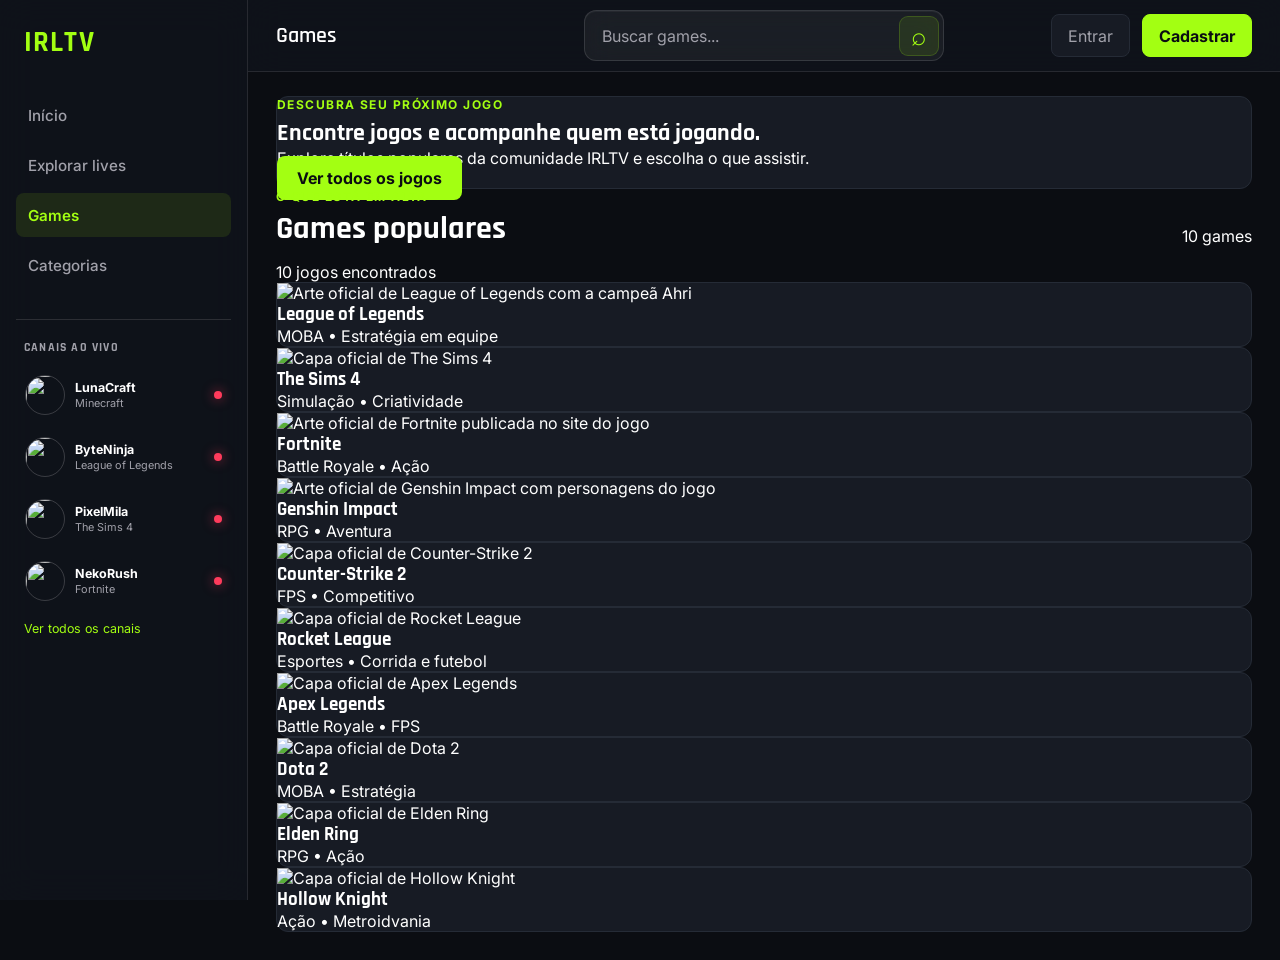
==== jogos.html @ 07d0eba3 "Revamp jogos.html with new layout and styles Updated the HTML structure and styles for the games pag" ====
<!DOCTYPE html>
<html lang="pt-BR">
<head>
  <meta charset="UTF-8">
  <meta name="viewport" content="width=device-width, initial-scale=1.0">
  <meta name="description" content="Explore games populares e descubra transmissões na IRLTV.">
  <title>IRLTV | Games</title>
  <link rel="stylesheet" href="css/global.css">
  <link rel="stylesheet" href="css/menu.css">
  <link rel="stylesheet" href="css/home.css">
  <link rel="stylesheet" href="css/jogos.css">
</head>
<body>
  <aside class="sidebar" id="main-sidebar" aria-label="Menu principal">
    <a class="sidebar__brand" href="index.html#inicio" aria-label="IRLTV - página inicial">IRLTV</a>
    <button class="sidebar__close" type="button" aria-label="Fechar menu">×</button>

    <nav class="sidebar__nav" aria-label="Navegação principal">
      <a class="sidebar__link" href="index.html#inicio">Início</a>
      <a class="sidebar__link" href="index.html#lista-lives">Explorar lives</a>
      <a class="sidebar__link is-active" href="#jogos" aria-current="page">Games</a>
      <a class="sidebar__link" href="index.html#categorias">Categorias</a>
    </nav>

    <section class="sidebar__live" aria-labelledby="sidebar-live-title">
      <h2 class="sidebar__live-title" id="sidebar-live-title">Canais ao vivo</h2>
      <ul class="sidebar__live-list">
        <li>
          <a class="sidebar__channel-link" href="index.html#canais" data-channel-name="LunaCraft">
            <img src="https://i.pravatar.cc/160?img=12" alt="" width="40" height="40" loading="lazy">
            <span class="sidebar__channel-copy"><strong>LunaCraft</strong><small>Minecraft</small></span>
            <span class="sidebar__live-dot" aria-label="Ao vivo"></span>
          </a>
        </li>
        <li>
          <a class="sidebar__channel-link" href="index.html#canais" data-channel-name="ByteNinja">
            <img src="https://i.pravatar.cc/160?img=32" alt="" width="40" height="40" loading="lazy">
            <span class="sidebar__channel-copy"><strong>ByteNinja</strong><small>League of Legends</small></span>
            <span class="sidebar__live-dot" aria-label="Ao vivo"></span>
          </a>
        </li>
        <li>
          <a class="sidebar__channel-link" href="index.html#canais" data-channel-name="PixelMila">
            <img src="https://i.pravatar.cc/160?img=47" alt="" width="40" height="40" loading="lazy">
            <span class="sidebar__channel-copy"><strong>PixelMila</strong><small>The Sims 4</small></span>
            <span class="sidebar__live-dot" aria-label="Ao vivo"></span>
          </a>
        </li>
        <li>
          <a class="sidebar__channel-link" href="index.html#canais" data-channel-name="NekoRush">
            <img src="https://i.pravatar.cc/160?img=5" alt="" width="40" height="40" loading="lazy">
            <span class="sidebar__channel-copy"><strong>NekoRush</strong><small>Fortnite</small></span>
            <span class="sidebar__live-dot" aria-label="Ao vivo"></span>
          </a>
        </li>
      </ul>
      <a class="sidebar__all-channels" href="index.html#canais">Ver todos os canais</a>
    </section>
    <div class="sidebar__account-actions">
      <a class="topbar__action sidebar__account-link" href="index.html#entrar">Entrar</a>
      <a class="btn-primary sidebar__account-link sidebar__account-link--signup" href="index.html#cadastro">Cadastrar</a>
    </div>
  </aside>

  <header class="topbar">
    <button
      class="menu-toggle"
      type="button"
      aria-label="Abrir menu"
      aria-controls="main-sidebar"
      aria-expanded="false"
    >
      <span aria-hidden="true"></span>
      <span aria-hidden="true"></span>
      <span aria-hidden="true"></span>
    </button>
    <h1 class="topbar__title">Games</h1>
    <form class="channel-search" role="search">
      <label class="visually-hidden" for="game-search">Buscar games por nome ou gênero</label>
      <input
        class="channel-search__input"
        id="game-search"
        name="game"
        type="search"
        placeholder="Buscar games..."
        autocomplete="off"
        aria-controls="games-grid"
      >
      <button class="channel-search__button" type="submit" aria-label="Buscar games">
        <span aria-hidden="true">⌕</span>
      </button>
    </form>
    <a class="topbar__mobile-brand" href="index.html#inicio" aria-label="IRLTV - página inicial">
      IRL<strong>TV</strong>
    </a>
    <div class="topbar__actions">
      <a class="topbar__action topbar__auth-link" href="index.html#entrar">Entrar</a>
      <a class="btn-primary topbar__auth-link topbar__auth-link--signup" href="index.html#cadastro">Cadastrar</a>
    </div>
  </header>
  <button class="menu-backdrop" type="button" aria-label="Fechar menu" hidden></button>

  <main class="page-content" id="jogos">
    <section class="games-hero card" aria-labelledby="games-title">
      <div class="games-hero__content">
        <p class="hero__eyebrow">DESCUBRA SEU PRÓXIMO JOGO</p>
        <h2 id="games-title">Encontre jogos e acompanhe quem está jogando.</h2>
        <p>Explore títulos populares da comunidade IRLTV e escolha o que assistir.</p>
        <a class="btn-primary" href="#lista-jogos">Ver todos os jogos</a>
      </div>
    </section>

    <section class="games-section" id="lista-jogos" aria-labelledby="games-list-title">
      <div class="section-heading">
        <div>
          <p class="section-heading__eyebrow">O QUE ESTÁ EM ALTA</p>
          <h2 id="games-list-title">Games populares</h2>
        </div>
        <p class="games-total">10 games</p>
      </div>

      <div class="games-toolbar">
        <p class="games-results" id="game-results" aria-live="polite">10 jogos encontrados</p>
      </div>

      <div class="games-grid" id="games-grid">
        <article class="card game-card">
          <img
            class="game-card__image"
            src="https://ddragon.leagueoflegends.com/cdn/img/champion/splash/Ahri_0.jpg"
            alt="Arte oficial de League of Legends com a campeã Ahri"
            loading="lazy"
          >
          <div class="game-card__info">
            <h3>League of Legends</h3>
            <p>MOBA <span>•</span> Estratégia em equipe</p>
          </div>
        </article>

        <article class="card game-card">
          <img
            class="game-card__image"
            src="https://shared.akamai.steamstatic.com/store_item_assets/steam/apps/1222670/library_600x900.jpg"
            alt="Capa oficial de The Sims 4"
            loading="lazy"
          >
          <div class="game-card__info">
            <h3>The Sims 4</h3>
            <p>Simulação <span>•</span> Criatividade</p>
          </div>
        </article>

        <article class="card game-card">
          <img
            class="game-card__image"
            src="https://cms-assets.unrealengine.com/cm6l5gfpm05kr07my04cqgy2x/output=format:webp/cmvpko1451jk407ogh9sqvg8k"
            alt="Arte oficial de Fortnite publicada no site do jogo"
            loading="lazy"
          >
          <div class="game-card__info">
            <h3>Fortnite</h3>
            <p>Battle Royale <span>•</span> Ação</p>
          </div>
        </article>

        <article class="card game-card">
          <img
            class="game-card__image"
            src="https://act-webstatic.hoyoverse.com/puzzle/hk4e/pz_c6XZYm0GKS/resource/puzzle/2026/10/19/d138d1ad3bf6f5240eb726ed2ac3d4b0_1292059728731863742.mp4?x-oss-process=video/snapshot,t_1,f_jpg,m_fast"
            alt="Arte oficial de Genshin Impact com personagens do jogo"
            loading="lazy"
          >
          <div class="game-card__info">
            <h3>Genshin Impact</h3>
            <p>RPG <span>•</span> Aventura</p>
          </div>
        </article>

        <article class="card game-card">
          <img
            class="game-card__image"
            src="https://shared.akamai.steamstatic.com/store_item_assets/steam/apps/730/library_600x900.jpg"
            alt="Capa oficial de Counter-Strike 2"
            loading="lazy"
          >
          <div class="game-card__info">
            <h3>Counter-Strike 2</h3>
            <p>FPS <span>•</span> Competitivo</p>
          </div>
        </article>

        <article class="card game-card">
          <img
            class="game-card__image"
            src="https://shared.akamai.steamstatic.com/store_item_assets/steam/apps/252950/library_600x900.jpg"
            alt="Capa oficial de Rocket League"
            loading="lazy"
          >
          <div class="game-card__info">
            <h3>Rocket League</h3>
            <p>Esportes <span>•</span> Corrida e futebol</p>
          </div>
        </article>

        <article class="card game-card">
          <img
            class="game-card__image"
            src="https://shared.akamai.steamstatic.com/store_item_assets/steam/apps/1172470/library_600x900.jpg"
            alt="Capa oficial de Apex Legends"
            loading="lazy"
          >
          <div class="game-card__info">
            <h3>Apex Legends</h3>
            <p>Battle Royale <span>•</span> FPS</p>
          </div>
        </article>

        <article class="card game-card">
          <img
            class="game-card__image"
            src="https://shared.akamai.steamstatic.com/store_item_assets/steam/apps/570/library_600x900.jpg"
            alt="Capa oficial de Dota 2"
            loading="lazy"
          >
          <div class="game-card__info">
            <h3>Dota 2</h3>
            <p>MOBA <span>•</span> Estratégia</p>
          </div>
        </article>

        <article class="card game-card">
          <img
            class="game-card__image"
            src="https://shared.akamai.steamstatic.com/store_item_assets/steam/apps/1245620/library_600x900.jpg"
            alt="Capa oficial de Elden Ring"
            loading="lazy"
          >
          <div class="game-card__info">
            <h3>Elden Ring</h3>
            <p>RPG <span>•</span> Ação</p>
          </div>
        </article>

        <article class="card game-card">
          <img
            class="game-card__image"
            src="https://shared.akamai.steamstatic.com/store_item_assets/steam/apps/367520/library_600x900.jpg"
            alt="Capa oficial de Hollow Knight"
            loading="lazy"
          >
          <div class="game-card__info">
            <h3>Hollow Knight</h3>
            <p>Ação <span>•</span> Metroidvania</p>
          </div>
        </article>
      </div>

      <p class="games-empty" id="games-empty" hidden>Nenhum jogo encontrado. Tente outro nome ou gênero.</p>
    </section>
  </main>

  <script src="js/global.js"></script>
  <script src="js/menu.js"></script>
  <script src="js/home.js"></script>
  <script src="js/jogos.js"></script>
</body>
</html>
---- css/global.css ----
/* =========================================
   IRLTV - IDENTIDADE VISUAL GLOBAL
   Arquivo compartilhado por toda a equipe.
   Use estas variáveis para manter as páginas
   com as mesmas cores e fontes.
   ========================================= */

/* Importação das fontes utilizadas no projeto */
@import url('https://fonts.googleapis.com/css2?family=Inter:wght@400;500;600;700;800&family=Rajdhani:wght@500;600;700&display=swap');

/* =========================================
   CORES E CONFIGURAÇÕES PRINCIPAIS
   Para usar uma cor, escreva var(--nome-da-cor).
   Exemplo: color: var(--text);
   ========================================= */

:root {
  /* Verde neon: cor principal da identidade IRLTV */
  --primary: #A3FF12;

  /* Preto profundo: fundo principal das páginas */
  --background: #0B0D12;

  /* Preto azulado: menus e áreas de navegação */
  --surface: #11141C;

  /* Cinza escuro: fundo dos cards e blocos de conteúdo */
  --card: #171B24;

  /* Cinza grafite: bordas e linhas de separação */
  --border: #252B36;

  /* Branco: títulos e textos principais */
  --text: #FFFFFF;

  /* Cinza claro: textos secundários e descrições */
  --text-secondary: #A1A1AA;

  /* Vermelho rosado: indicador de transmissão ao vivo */
  --live: #FF3B5C;

  /* Fonte dos títulos */
  --font-heading: 'Rajdhani', sans-serif;

  /* Fonte dos textos comuns */
  --font-body: 'Inter', sans-serif;
}

/* =========================================
   CONFIGURAÇÕES GERAIS
   Aplicadas automaticamente em toda a página.
   ========================================= */

/* Remove margens e espaçamentos padrão do navegador */
* {
  margin: 0;
  padding: 0;
  box-sizing: border-box;
}

/* Define a cor de fundo, a cor do texto e a fonte padrão */
body {
  background: var(--background);
  color: var(--text);
  font-family: var(--font-body);
}

/* Aplica a fonte Rajdhani aos títulos */
h1, h2, h3, h4 {
  font-family: var(--font-heading);
}

/* Mostra o cursor de clique nos botões */
button {
  cursor: pointer;
  font-family: var(--font-body);
}

/* Remove o sublinhado e mantém a cor padrão dos links */
a {
  color: inherit;
  text-decoration: none;
}

/* Área central para organizar o conteúdo das páginas */
.container {
  width: 100%;
  max-width: 1440px;
  margin: 0 auto;
  padding: 24px;
}

/* Estilo padrão dos cards */
.card {
  background: var(--card);
  border: 1px solid var(--border);
  border-radius: 12px;
}

/* Botão principal, usando o verde neon da identidade */
.btn-primary {
  background: var(--primary);
  color: var(--background);
  border: none;
  border-radius: 8px;
  padding: 12px 20px;
  font-weight: 700;
}
---- css/menu.css ----
/* Menu lateral: fica preso a esquerda da tela e ocupa toda a altura. */

.sidebar {
  position: fixed; /* Mantem o menu no mesmo lugar durante a rolagem. */
  inset: 0 auto 0 0; /* Encosta o menu nos lados esquerdo, superior e inferior. */
  z-index: 20; /* Mantem o menu acima do conteudo da pagina. */
  display: flex; /* Ativa o Flexbox para organizar os itens internos. */
  flex-direction: column; /* Empilha os itens um abaixo do outro. */
  width: 248px; /* Define a largura do menu lateral. */
  padding: 24px 16px; /* Cria espaco entre o conteudo e as bordas do menu. */
  background: var(--surface); /* Usa a cor de superficie definida em global.css. */
  border-right: 1px solid var(--border); /* Separa o menu do conteudo com uma linha. */
}

/* Nome ou logotipo exibido no inicio do menu lateral. */
.sidebar__brand {
  margin: 0 8px 32px;
  color: var(--primary);
  font-family: var(--font-heading);
  font-size: 1.8rem;
  font-weight: 700;
  letter-spacing: 0.04em;
}

/* Agrupa os links do menu e os organiza em uma coluna. */
.sidebar__nav {
  display: flex;
  flex-direction: column;
  gap: 6px;
}

/* Aparencia e alinhamento de cada link lateral. */
.sidebar__link {
  display: flex;
  align-items: center;
  gap: 12px;
  min-height: 44px;
  padding: 10px 12px;
  color: var(--text-secondary);
  border-radius: 8px;
  font-size: 0.95rem;
  font-weight: 500;
  transition: color 160ms ease, background-color 160ms ease;
}

/* Destaca o link quando o ponteiro do mouse esta sobre ele. */
.sidebar__link:hover {
  color: var(--text);
  background: var(--card);
}

/* Identifica visualmente a pagina que esta selecionada. */
.sidebar__link.is-active {
  color: var(--primary);
  background: rgb(163 255 18 / 10%);
  font-weight: 600;
}

/* Mostra um contorno ao navegar pelos links usando o teclado. */
.sidebar__link:focus-visible,
.topbar__action:focus-visible {
  outline: 2px solid var(--primary);
  outline-offset: 2px;
}

/* Barra superior: fica no topo e comeca depois do menu lateral. */
.topbar {
  position: fixed;
  inset: 0 0 auto 248px; /* Topo, direita, base e distancia a partir da esquerda. */
  z-index: 10;
  display: flex; /* Coloca titulo e acoes na mesma linha. */
  align-items: center; /* Alinha os itens verticalmente pelo centro. */
  justify-content: space-between; /* Deixa titulo a esquerda e acoes a direita. */
  min-height: 72px;
  padding: 0 28px;
  background: var(--surface);
  border-bottom: 1px solid var(--border);
}

/* Texto principal apresentado na barra superior. */
.topbar__title {
  color: var(--text);
  font-family: var(--font-heading);
  font-size: 1.35rem;
  font-weight: 600;
}

/* Agrupa botoes, perfil ou outros controles do topo. */
.topbar__actions {
  display: flex;
  align-items: center;
  gap: 12px;
}

/* Estilo comum para os botoes da barra superior. */
.topbar__action {
  display: inline-flex;
  align-items: center;
  justify-content: center;
  min-width: 40px;
  min-height: 40px;
  padding: 8px 12px;
  color: var(--text-secondary);
  background: var(--card);
  border: 1px solid var(--border);
  border-radius: 8px;
  font: inherit;
  cursor: pointer;
  transition: color 160ms ease, border-color 160ms ease;
}

/* Realca os botoes do topo ao passar o mouse sobre eles. */
.topbar__action:hover {
  color: var(--primary);
  border-color: var(--primary);
}

/* Area principal: deixa espaco para nao ficar escondida atras dos menus fixos. */
.page-content {
  min-height: 100vh;
  margin-left: 248px; /* Reserva a largura ocupada pelo menu lateral. */
  padding: 96px 28px 28px; /* Reserva espaco para a barra superior e margens. */
}

/* Em telas estreitas, os menus passam a ocupar o fluxo normal da pagina. */
@media (max-width: 700px) {
  .sidebar {
    position: static; /* Deixa de ficar fixo para caber na tela pequena. */
    width: 100%; /* Faz o menu ocupar toda a largura disponivel. */
    padding: 14px 16px;
    border-right: 0;
    border-bottom: 1px solid var(--border);
  }

  /* Reduz o espaco do nome da plataforma no celular. */
  .sidebar__brand {
    margin: 0 4px 12px;
    font-size: 1.5rem;
  }

  /* Exibe os links lado a lado; permite rolagem se nao couberem. */
  .sidebar__nav {
    flex-direction: row;
    gap: 4px;
    overflow-x: auto;
  }

  /* Impede que os links encolham demais na navegacao horizontal. */
  .sidebar__link {
    flex: 0 0 auto;
    min-height: 40px;
    padding: 8px 10px;
    font-size: 0.875rem;
  }

  /* A barra superior acompanha a rolagem em vez de ocupar posicao fixa. */
  .topbar {
    position: sticky;
    inset: auto;
    min-height: 60px;
    padding: 0 16px;
  }

  /* Remove a margem lateral reservada para o menu e reduz os espacos. */
  .page-content {
    min-height: auto;
    margin-left: 0;
    padding: 24px 16px;
  }
}
---- css/home.css ----
/* =========================================================
   ESTILOS EXCLUSIVOS DA PÁGINA INICIAL DA IRLTV
   ========================================================= */

/* Cria espaço vertical entre os blocos da página inicial. */
.home-section {
  margin: 2rem 0 3rem; /* Separa visualmente as seções. */
}

/* Dá destaque visual ao banner principal da página. */
.hero {
  display: flex; /* Organiza o conteúdo do banner. */
  align-items: center; /* Centraliza o conteúdo na altura do banner. */
  min-height: 280px; /* Mantém uma altura confortável para a chamada. */
  padding: clamp(1.5rem, 5vw, 3.5rem); /* Adapta o espaço interno à tela. */
  background-color: #171b24; /* Mantém uma cor de fallback enquanto a arte carrega. */
  background-image: linear-gradient(90deg, rgb(17 21 29 / 94%) 0%, rgb(17 21 29 / 76%) 42%, rgb(17 21 29 / 18%) 100%), url("https://ddragon.leagueoflegends.com/cdn/img/champion/splash/Ahri_0.jpg"); /* Mistura o degradê translúcido com a arte oficial de League of Legends. */
  background-position: center, right 20% center; /* Mantém o texto à esquerda e a arte visível à direita. */
  background-size: cover, cover; /* Preenche o banner com o degradê e a imagem. */
  background-repeat: no-repeat; /* Evita repetição da arte dentro do banner. */
}

/* Limita a largura do texto do banner para facilitar a leitura. */
.hero__content {
  max-width: 620px; /* Evita linhas de texto muito extensas. */
}

/* Apresenta a chamada curta acima do título do banner. */
.hero__eyebrow,
.section-heading__eyebrow {
  margin-bottom: 0.4rem; /* Separa o rótulo do título. */
  color: var(--primary); /* Usa o verde da identidade da IRLTV. */
  font-size: 0.75rem; /* Mantém o rótulo discreto. */
  font-weight: 700; /* Reforça a hierarquia do rótulo. */
  letter-spacing: 0.12em; /* Diferencia visualmente o texto auxiliar. */
}

/* Define o tamanho do título principal do banner. */
.hero h2 {
  margin-bottom: 0.75rem; /* Cria espaço antes da descrição. */
  font-size: clamp(2rem, 4vw, 3rem); /* Ajusta o título ao espaço disponível. */
  line-height: 1.05; /* Mantém o título compacto. */
}

/* Organiza o texto e a ação dentro do banner. */
.hero__content > p:not(.hero__eyebrow) {
  max-width: 540px; /* Controla o comprimento das linhas da descrição. */
  margin-bottom: 1.25rem; /* Separa a descrição do botão. */
  color: var(--text-secondary); /* Diferencia a descrição do título. */
  line-height: 1.65; /* Melhora a leitura do parágrafo. */
}

/* Realça o botão principal quando o ponteiro passa sobre ele. */
.btn-primary:hover {
  filter: brightness(1.08); /* Dá retorno visual sem precisar de JavaScript. */
}

/* Alinha o título e o link de ação de cada seção. */
.section-heading {
  display: flex; /* Coloca os elementos do cabeçalho na mesma linha. */
  align-items: end; /* Alinha os links à base dos títulos. */
  justify-content: space-between; /* Mantém o link de ação no lado oposto. */
  gap: 1rem; /* Evita que os elementos encostem em telas estreitas. */
  margin-bottom: 1rem; /* Separa o cabeçalho dos cards. */
}

/* Define o tamanho e o espaçamento dos títulos das seções. */
.section-heading h2 {
  font-size: clamp(1.5rem, 3vw, 2rem); /* Ajusta o título para telas diferentes. */
  line-height: 1.1; /* Evita espaço excessivo entre linhas. */
}

/* Destaca os links de ação dos cabeçalhos. */
.section-heading > a {
  flex: 0 0 auto; /* Evita que o link seja comprimido. */
  color: var(--primary); /* Usa a cor principal nos links. */
  font-size: 0.9rem; /* Mantém o link secundário ao título. */
}

/* Transforma as faixas de lives e games em carrosséis horizontais. */
.carousel-track {
  display: flex; /* Coloca cada card lado a lado. */
  gap: 1rem; /* Mantém espaço uniforme entre os cards. */
  overflow-x: auto; /* Permite avançar pelos cards horizontalmente. */
  overflow-y: hidden; /* Evita uma segunda barra de rolagem na vertical. */
  padding: 0.25rem 0.25rem 1rem; /* Reserva espaço para foco e barra de rolagem. */
  scroll-behavior: smooth; /* Anima o movimento dos links de navegação. */
  scroll-padding-inline: 0.25rem; /* Mantém o card alinhado com o início da faixa. */
  scroll-snap-type: x mandatory; /* Faz cada card parar alinhado após a rolagem. */
  scrollbar-color: var(--primary) var(--surface); /* Personaliza a barra em navegadores compatíveis. */
  scrollbar-width: thin; /* Deixa a barra de rolagem menos intrusiva. */
  overscroll-behavior-x: contain; /* Mantém a rolagem dentro do carrossel. */
}

/* Personaliza a barra horizontal nos navegadores baseados em WebKit. */
.carousel-track::-webkit-scrollbar {
  height: 8px; /* Define a espessura da barra. */
}

/* Define a parte móvel da barra horizontal nos navegadores WebKit. */
.carousel-track::-webkit-scrollbar-thumb {
  background: var(--primary); /* Usa o verde principal na barra. */
  border: 2px solid var(--surface); /* Separa a barra visualmente do trilho. */
  border-radius: 999px; /* Arredonda as extremidades da barra. */
}

/* Estiliza o trilho da barra horizontal nos navegadores WebKit. */
.carousel-track::-webkit-scrollbar-track {
  background: var(--surface); /* Mantém o trilho no tom dos menus. */
  border-radius: 999px; /* Arredonda o trilho da barra. */
}

/* Mantém cada card como um slide individual do carrossel. */
.carousel-track .live-card {
  position: relative; /* Serve de referência para os controles do slide. */
  display: flex; /* Permite posicionar a informação e os controles no card. */
  flex: 0 0 min(82%, 340px); /* Exibe o próximo card parcialmente como indicação de rolagem. */
  flex-direction: column; /* Empilha capa e informações. */
  min-width: 0; /* Impede que o texto force a largura do card. */
  overflow: hidden; /* Mantém capas e conteúdo dentro das bordas arredondadas. */
  scroll-snap-align: start; /* Alinha o slide ao início do carrossel. */
  scroll-margin-inline: 0.25rem; /* Evita que o alvo da seta encoste na borda. */
  scroll-margin-block: 6rem; /* Evita que o cabeçalho fixo cubra o slide. */
}

/* Indica que toda a área dos cards pode ser usada para abrir seu destino. */
.live-card {
  cursor: pointer;
}

/* Cria uma grade própria para os cards de streamers, sem misturá-los aos carrosséis. */
#canais .lives-grid:not(.carousel-track) {
  display: grid; /* Organiza os perfis em colunas independentes. */
  grid-template-columns: repeat(auto-fit, minmax(min(100%, 220px), 1fr)); /* Adapta a quantidade de colunas à largura disponível. */
  gap: 1rem; /* Mantém espaço entre os perfis. */
}

/* Define o enquadramento comum das capas de lives e games. */
.live-card__link,
.live-card > .live-card__image {
  position: relative; /* Cria referência para o selo de transmissão. */
  display: block; /* Faz a imagem ocupar a largura do card. */
  overflow: hidden; /* Recorta a imagem nos limites definidos. */
}

/* Define dimensões consistentes para as miniaturas dos cards. */
.live-card__image {
  width: 100%; /* Faz a capa acompanhar a largura do card. */
  height: 190px; /* Mantém a mesma área visual para cada miniatura. */
  object-fit: cover; /* Recorta imagens em formatos diferentes sem distorcê-las. */
  background: var(--surface); /* Preenche a área enquanto a imagem carrega. */
}

/* Apresenta o selo de transmissão sobre a capa da live. */
.live-card__status {
  position: absolute; /* Sobrepõe o selo à miniatura. */
  top: 0.75rem; /* Afasta o selo do topo da capa. */
  left: 0.75rem; /* Afasta o selo da borda esquerda da capa. */
  z-index: 1; /* Mantém o selo visível acima da imagem. */
  padding: 0.35rem 0.6rem; /* Cria uma área de leitura confortável. */
  color: #fff; /* Mantém o texto do selo legível. */
  background: var(--live); /* Usa a cor de transmissão ao vivo da identidade. */
  border-radius: 5px; /* Arredonda os cantos do selo. */
  font-size: 0.72rem; /* Mantém o selo compacto. */
  font-weight: 800; /* Reforça a leitura do estado ao vivo. */
  letter-spacing: 0.04em; /* Separa as letras do selo. */
  animation: live-pulse 1.25s ease-in-out infinite; /* Faz os selos AO VIVO pulsarem. */
}

/* Organiza título, canal e categoria dentro de cada card. */
.live-card__info {
  flex: 1 1 auto; /* Mantém o espaço de texto flexível. */
  padding: 1rem 1rem 4rem; /* Reserva uma área inferior para as setas. */
}

/* Define a hierarquia dos títulos nos cards. */
.live-card__info h3 {
  margin-bottom: 0.35rem; /* Separa o título dos detalhes do canal. */
  font-size: 1.2rem; /* Destaca o nome da live ou do game. */
  line-height: 1.2; /* Mantém títulos em várias linhas compactos. */
}

/* Apresenta as informações secundárias dos cards. */
.live-card__streamer,
.live-card__category {
  color: var(--text-secondary); /* Diferencia os detalhes dos títulos. */
  font-size: 0.85rem; /* Mantém os detalhes em nível secundário. */
  line-height: 1.5; /* Facilita a leitura das informações. */
}

/* Separa a categoria dos dados de audiência. */
.live-card__category span {
  padding-inline: 0.25rem; /* Dá respiro ao separador entre informações. */
}

/* Posiciona as setas de cada carrossel dentro do card correspondente. */
.carousel-arrows {
  position: absolute; /* Mantém as setas presas ao próprio slide. */
  right: 0.75rem; /* Alinha os controles à direita do card. */
  bottom: 0.75rem; /* Alinha os controles à base do card. */
  z-index: 2; /* Mantém as setas acima do conteúdo do card. */
  display: flex; /* Agrupa as setas lado a lado. */
  gap: 0.5rem; /* Separa os alvos clicáveis. */
}

/* Cria botões de navegação grandes e acessíveis para cada faixa. */
.carousel-arrow {
  display: inline-flex; /* Centraliza o símbolo dentro do alvo clicável. */
  align-items: center; /* Centraliza verticalmente o símbolo. */
  justify-content: center; /* Centraliza horizontalmente o símbolo. */
  width: 2.5rem; /* Oferece uma área clicável confortável. */
  height: 2.5rem; /* Mantém o botão quadrado. */
  color: var(--text); /* Mantém o símbolo legível. */
  background: var(--surface); /* Destaca o controle sobre o card. */
  border: 1px solid var(--border); /* Delimita o botão no fundo escuro. */
  border-radius: 50%; /* Dá aparência de seta circular. */
  font-size: 1.6rem; /* Torna os símbolos fáceis de reconhecer. */
  line-height: 1; /* Evita deslocamento vertical do símbolo. */
  transition: color 160ms ease, background-color 160ms ease, border-color 160ms ease; /* Suaviza o estado de interação. */
}

/* Realça as setas quando o ponteiro passa sobre elas. */
.carousel-arrow:hover {
  color: var(--background); /* Aumenta o contraste do símbolo no estado ativo. */
  background: var(--primary); /* Usa o verde para indicar interação. */
  border-color: var(--primary); /* Mantém a borda alinhada ao fundo ativo. */
}

/* Mostra um contorno visível ao navegar pelos controles usando o teclado. */
.carousel-arrow:focus-visible,
.section-heading a:focus-visible,
.category-card:focus-visible {
  outline: 2px solid var(--primary); /* Indica qual link está focado. */
  outline-offset: 3px; /* Mantém o contorno separado do controle. */
}

/* Aplica espaçamento e alinhamento aos perfis de streamer. */
#canais .live-card__info {
  min-height: 190px; /* Mantém consistência visual entre os perfis. */
}

/* Define o recorte das fotos de perfil dos streamers. */
#canais .live-card__info img {
  display: block; /* Coloca a foto em sua própria linha. */
  width: 72px; /* Mantém o tamanho compacto do avatar. */
  height: 72px; /* Mantém o avatar quadrado. */
  margin-bottom: 0.75rem; /* Separa o avatar do nome do streamer. */
  border-radius: 50%; /* Recorta a foto como um círculo. */
  object-fit: cover; /* Preenche o círculo sem distorcer a foto. */
}

/* Organiza as categorias populares em uma grade adaptável. */
.category-list {
  display: grid; /* Coloca as categorias em colunas. */
  grid-template-columns: repeat(auto-fit, minmax(min(100%, 180px), 1fr)); /* Adapta as categorias ao espaço disponível. */
  gap: 0.75rem; /* Mantém espaço uniforme entre as categorias. */
}

/* Estiliza cada atalho de categoria. */
.category-card {
  display: flex; /* Facilita o alinhamento do texto. */
  align-items: center; /* Centraliza o texto verticalmente. */
  min-height: 64px; /* Cria um alvo confortável para clique ou toque. */
  padding: 1rem; /* Separa o texto das bordas do card. */
  transition: color 160ms ease, border-color 160ms ease, background-color 160ms ease; /* Suaviza os estados de interação. */
}

/* Destaca uma categoria quando o usuário interage com ela. */
.category-card:hover {
  color: var(--primary); /* Realça o texto da categoria. */
  border-color: var(--primary); /* Realça a borda da categoria. */
  background: var(--surface); /* Diferencia o card do fundo da página. */
}

/* Define o ritmo da animação dos selos AO VIVO. */
@keyframes live-pulse {
  0%,
  100% {
    opacity: 1; /* Mantém o selo totalmente visível nos extremos. */
    box-shadow: 0 0 0 0 rgb(255 59 92 / 45%); /* Inicia e termina sem halo externo. */
  }

  50% {
    opacity: 0.72; /* Suaviza a luminosidade no meio do pulso. */
    box-shadow: 0 0 0 7px rgb(255 59 92 / 0%); /* Expande o halo até desaparecer. */
  }
}

/* Reduz movimentos para quem indicou preferência por menos animações. */
@media (prefers-reduced-motion: reduce) {
  .live-card__status {
    animation: none; /* Respeita a preferência de movimento reduzido do sistema. */
  }

  .carousel-track {
    scroll-behavior: auto; /* Remove a animação de rolagem suave. */
  }
}

/* Ajusta os carrosséis e cabeçalhos em telas pequenas. */
@media (max-width: 700px) {
  .home-section {
    margin: 1.5rem 0 2.25rem; /* Reduz o espaço vertical em celulares. */
  }

  .hero {
    min-height: 280px; /* Reserva espaço para a chamada e a arte no celular. */
    background-position: center, 64% center; /* Reenquadra a arte ao estreitar o banner. */
    background-image: linear-gradient(90deg, rgb(17 21 29 / 92%) 0%, rgb(17 21 29 / 66%) 55%, rgb(17 21 29 / 30%) 100%), url("https://ddragon.leagueoflegends.com/cdn/img/champion/splash/Ahri_0.jpg"); /* Preserva contraste no texto e deixa a arte aparecer no celular. */
  }

  .carousel-track .live-card {
    flex-basis: min(84%, 320px); /* Deixa parte do próximo slide à vista. */
  }

  .live-card__image {
    height: 175px; /* Reduz a altura das capas em telas estreitas. */
  }

  .section-heading {
    align-items: start; /* Evita desalinhamento com títulos em várias linhas. */
  }

  .section-heading > a {
    font-size: 0.8rem; /* Mantém o link de ação dentro do cabeçalho. */
  }
}

/* Exibe três slides por vez em telas largas, mantendo a rolagem lateral. */
@media (min-width: 1100px) {
  .carousel-track .live-card {
    flex-basis: calc((100% - 2rem) / 3); /* Divide o espaço entre três cards e dois intervalos. */
  }
}

/* Acrescenta transparência e desfoque ao menu e à barra superior. */
.sidebar,
.topbar {
  background: rgb(17 20 28 / 76%); /* Deixa as camadas de fundo parcialmente visíveis. */
  border-color: rgb(255 255 255 / 10%); /* Suaviza as divisórias da interface. */
  -webkit-backdrop-filter: blur(18px); /* Ativa o desfoque de vidro em navegadores WebKit. */
  backdrop-filter: blur(18px); /* Desfoca o conteúdo que passa por trás das barras. */
}

/* Aplica o mesmo efeito translúcido aos cards da página inicial. */
.hero,
.live-card,
.category-card {
  background-color: rgb(23 27 36 / 72%); /* Usa uma superfície translúcida para o glassmorphism. */
  border-color: rgb(255 255 255 / 12%); /* Cria a borda clara típica das superfícies de vidro. */
  box-shadow: 0 16px 38px rgb(0 0 0 / 18%); /* Dá profundidade sem esconder o conteúdo. */
  -webkit-backdrop-filter: blur(16px); /* Mantém o efeito compatível com navegadores WebKit. */
  backdrop-filter: blur(16px); /* Suaviza o fundo visível através do card. */
}

/* Evita uma camada opaca sobre a arte para integrar a imagem ao próprio hero. */
.hero {
  background-color: rgb(17 21 29 / 18%); /* Deixa a imagem aparecer sob o degradê translúcido. */
  -webkit-backdrop-filter: none; /* Evita desfocar a arte dentro do banner. */
  backdrop-filter: none; /* Mantém a imagem nítida e integrada ao card. */
}

/* Define o contêiner usado para posicionar as setas nas extremidades do carrossel. */
.carousel-shell {
  position: relative; /* Torna o carrossel a referência das setas laterais. */
  isolation: isolate; /* Mantém o desfoque dos controles dentro da própria faixa. */
}

/* Deixa a faixa navegável por botões e gesto, sem exibir a barra de rolagem. */
.carousel-track {
  position: relative; /* Mantém os cards como referência previsível para a navegação. */
  overflow-x: auto; /* Permite que os controles movam os cards horizontalmente. */
  padding: 0.5rem 3rem 1rem; /* Reserva espaço nas laterais para os botões. */
  scroll-padding-inline: 3rem; /* Alinha cada card longe das setas. */
  scroll-snap-type: none; /* Deixa as setas posicionarem cada slide sem interferência do encaixe nativo. */
  scrollbar-width: none; /* Esconde a barra no Firefox. */
  -ms-overflow-style: none; /* Esconde a barra nas versões antigas do Edge. */
}

/* Esconde a barra de rolagem no Chrome, Safari e navegadores derivados. */
.carousel-track::-webkit-scrollbar {
  display: none; /* Mantém a faixa limpa, sem trilho visível. */
}

/* Deixa a imagem da live e o título com aparência consistente como links. */
.live-card__link,
.live-card__info h3 a,
.live-card__streamer a,
#canais .live-card__info h3 a {
  color: inherit; /* Mantém as cores definidas pelo card. */
  text-decoration: none; /* Evita sublinhados que destoam do design dos cards. */
}

/* Mostra que o título e o nome do streamer são links interativos. */
.live-card__info h3 a:hover,
.live-card__streamer a:hover,
#canais .live-card__info h3 a:hover {
  color: var(--primary); /* Realça o link com a cor da marca. */
}

/* Coloca um contorno acessível nos links do card ao usar o teclado. */
.live-card__link:focus-visible,
.live-card__info a:focus-visible,
.sidebar__channel-link:focus-visible,
.sidebar__all-channels:focus-visible {
  outline: 2px solid var(--primary); /* Indica claramente o elemento em foco. */
  outline-offset: 3px; /* Mantém o contorno afastado do conteúdo. */
}

/* Posiciona os botões de navegação nas extremidades da faixa de cards. */
.carousel-control {
  position: absolute; /* Sobrepõe a seta ao limite lateral do carrossel. */
  top: 50%; /* Centraliza o botão na altura dos cards. */
  z-index: 4; /* Mantém o botão acima das imagens e do conteúdo. */
  display: inline-flex; /* Centraliza o símbolo no alvo clicável. */
  align-items: center; /* Centraliza verticalmente o símbolo. */
  justify-content: center; /* Centraliza horizontalmente o símbolo. */
  width: 3rem; /* Garante uma área confortável para clique ou toque. */
  height: 3rem; /* Mantém o botão circular. */
  padding: 0; /* Evita que o estilo nativo desalinhe o símbolo. */
  color: var(--text); /* Mantém a seta com contraste sobre o vidro. */
  background: rgb(17 20 28 / 68%); /* Deixa o fundo da seta translúcido. */
  border: 1px solid rgb(255 255 255 / 20%); /* Delimita o controle com uma linha suave. */
  border-radius: 50%; /* Dá forma circular aos controles laterais. */
  box-shadow: 0 8px 24px rgb(0 0 0 / 28%); /* Faz o botão sobressair da capa. */
  -webkit-backdrop-filter: blur(14px); /* Desfoca a imagem atrás do controle em WebKit. */
  backdrop-filter: blur(14px); /* Cria o acabamento de vidro fosco no botão. */
  font: inherit; /* Mantém a tipografia consistente com a página. */
  font-size: 2rem; /* Deixa a seta fácil de identificar. */
  line-height: 1; /* Evita deslocamento vertical do caractere. */
  cursor: pointer; /* Indica que o botão pode ser acionado. */
  transform: translateY(-50%); /* Centraliza o botão no ponto definido pelo topo. */
  transition: color 160ms ease, background-color 160ms ease, border-color 160ms ease, box-shadow 160ms ease; /* Suaviza o retorno visual ao interagir. */
}

/* Posiciona a seta anterior na extremidade esquerda da faixa. */
.carousel-control--previous {
  left: 0.25rem; /* Alinha o botão ao lado esquerdo do contêiner. */
}

/* Posiciona a seta seguinte na extremidade direita da faixa. */
.carousel-control--next {
  right: 0.25rem; /* Alinha o botão ao lado direito do contêiner. */
}

/* Realça o botão lateral quando ele recebe o ponteiro. */
.carousel-control:hover {
  color: var(--background); /* Aumenta o contraste da seta ao interagir. */
  background: rgb(163 255 18 / 88%); /* Usa o verde da marca com transparência. */
  border-color: var(--primary); /* Reforça a borda no estado ativo. */
  box-shadow: 0 0 24px rgb(163 255 18 / 28%); /* Acrescenta brilho sutil ao botão ativo. */
}

/* Mostra um contorno evidente ao navegar pelas setas com o teclado. */
.carousel-control:focus-visible {
  outline: 3px solid var(--primary); /* Deixa visível o foco do teclado. */
  outline-offset: 4px; /* Separa o contorno do botão de vidro. */
}

/* Ajusta a largura dos cards para exibir três por vez em telas grandes. */
@media (min-width: 1100px) {
  .carousel-track .live-card {
    flex-basis: calc((100% - 3rem) / 3); /* Reserva espaço para três slides e os intervalos entre eles. */
  }
}

/* Estiliza o bloco de canais exibido abaixo da navegação lateral. */
.sidebar__live {
  margin-top: 2rem; /* Separa a lista de canais dos links principais. */
  padding-top: 1.25rem; /* Cria espaço acima do título dos canais. */
  border-top: 1px solid rgb(255 255 255 / 12%); /* Separa visualmente as duas áreas do menu. */
}

/* Destaca o título da lista de canais ao vivo. */
.sidebar__live-title {
  margin: 0 8px 0.75rem; /* Alinha o título com os links do menu. */
  color: var(--text-secondary); /* Mantém o título secundário à marca. */
  font-size: 0.75rem; /* Ajusta o título ao espaço compacto do menu. */
  font-weight: 700; /* Reforça a leitura do rótulo. */
  letter-spacing: 0.1em; /* Diferencia o título dos nomes de canal. */
  text-transform: uppercase; /* Apresenta o título como rótulo de seção. */
}

/* Remove os marcadores e organiza os canais em uma lista vertical. */
.sidebar__live-list {
  display: grid; /* Empilha os canais com espaçamento regular. */
  gap: 0.35rem; /* Evita que os itens encostem uns nos outros. */
  margin: 0; /* Remove a margem padrão da lista. */
  padding: 0; /* Remove o recuo padrão da lista. */
  list-style: none; /* Oculta os marcadores da lista. */
}

/* Alinha avatar, nome, jogo e indicador de transmissão de cada canal. */
.sidebar__channel-link {
  display: flex; /* Organiza todos os elementos em uma linha. */
  align-items: center; /* Centraliza o conteúdo na altura do avatar. */
  gap: 0.65rem; /* Separa o avatar das informações do canal. */
  min-width: 0; /* Permite truncar textos maiores que o menu. */
  padding: 0.45rem 0.5rem; /* Cria uma área confortável para clicar. */
  color: var(--text-secondary); /* Diferencia detalhes secundários dos títulos. */
  border: 1px solid transparent; /* Reserva espaço para a borda de interação. */
  border-radius: 12px; /* Arredonda o item como um card de vidro. */
  transition: color 160ms ease, background-color 160ms ease, border-color 160ms ease; /* Suaviza o estado de interação. */
}

/* Realça o canal lateral quando o usuário aponta ou seleciona o link. */
.sidebar__channel-link:hover {
  color: var(--text); /* Aumenta o contraste do canal ativo. */
  background: rgb(255 255 255 / 7%); /* Aplica uma película de vidro no item. */
  border-color: rgb(255 255 255 / 12%); /* Delimita o item ao passar o ponteiro. */
}

/* Define o recorte circular dos avatares no menu lateral. */
.sidebar__channel-link > img {
  flex: 0 0 40px; /* Mantém a foto com tamanho estável. */
  width: 40px; /* Define a largura do avatar. */
  height: 40px; /* Define a altura do avatar. */
  border: 1px solid rgb(255 255 255 / 18%); /* Separa a foto do fundo translúcido. */
  border-radius: 50%; /* Recorta o avatar em círculo. */
  object-fit: cover; /* Preenche o avatar sem deformar a imagem. */
}

/* Empilha o nome e a categoria de cada canal. */
.sidebar__channel-copy {
  display: grid; /* Mantém nome e jogo em linhas distintas. */
  flex: 1 1 auto; /* Ocupa o espaço restante ao lado do avatar. */
  min-width: 0; /* Permite cortar nomes de jogos extensos. */
  gap: 0.1rem; /* Mantém as duas linhas próximas. */
}

/* Define o estilo do nome do canal no menu lateral. */
.sidebar__channel-copy strong {
  overflow: hidden; /* Impede nomes longos de expandirem o menu. */
  color: var(--text); /* Destaca o nome do canal. */
  font-size: 0.78rem; /* Adapta o nome à largura da barra lateral. */
  text-overflow: ellipsis; /* Indica texto cortado com reticências. */
  white-space: nowrap; /* Mantém cada nome em uma só linha. */
}

/* Define o estilo do jogo transmitido por cada canal. */
.sidebar__channel-copy small {
  overflow: hidden; /* Evita que o jogo expanda a largura do menu. */
  color: var(--text-secondary); /* Mantém a categoria em nível secundário. */
  font-size: 0.68rem; /* Ajusta a categoria ao espaço disponível. */
  text-overflow: ellipsis; /* Indica nomes de jogo truncados. */
  white-space: nowrap; /* Mantém a categoria em uma só linha. */
}

/* Sinaliza visualmente que o canal está transmitindo. */
.sidebar__live-dot {
  flex: 0 0 8px; /* Mantém o indicador em tamanho compacto. */
  width: 8px; /* Define a largura do ponto de transmissão. */
  height: 8px; /* Define a altura do ponto de transmissão. */
  background: var(--live); /* Usa o vermelho da identidade para o estado ao vivo. */
  border-radius: 50%; /* Desenha o indicador como um ponto. */
  box-shadow: 0 0 12px rgb(255 59 92 / 65%); /* Dá brilho ao estado de transmissão. */
}

/* Destaca o atalho para acessar a lista completa de canais. */
.sidebar__all-channels {
  display: inline-block; /* Mantém o link abaixo da lista. */
  margin: 0.75rem 0.5rem 0; /* Alinha o link com os itens de canal. */
  color: var(--primary); /* Reaproveita a cor principal nos atalhos. */
  font-size: 0.78rem; /* Mantém o atalho compacto. */
}

/* Mantém os alvos de navegação visíveis abaixo das barras fixas. */
#canais,
#lista-lives,
#jogos {
  scroll-margin-top: 6rem; /* Evita que o cabeçalho cubra a seção vinculada. */
}

/* Adapta a lista de canais e as setas a telas estreitas. */
@media (max-width: 700px) {
  .sidebar__live {
    margin-top: 0.85rem; /* Reduz o intervalo no menu empilhado do celular. */
    padding-top: 0.75rem; /* Compacta a lista de canais em telas pequenas. */
  }

  .sidebar__live-list {
    grid-auto-columns: minmax(155px, 1fr); /* Dá largura mínima útil a cada canal. */
    grid-auto-flow: column; /* Exibe os canais lado a lado no menu estreito. */
    overflow-x: auto; /* Permite percorrer a lista de canais em celular. */
    padding-bottom: 0.25rem; /* Evita cortar os cantos das fotos na rolagem. */
    scrollbar-width: none; /* Mantém a lista compacta no Firefox. */
  }

  .sidebar__live-list::-webkit-scrollbar {
    display: none; /* Esconde a barra horizontal no menu em navegadores WebKit. */
  }

  .carousel-track {
    padding-inline: 2.5rem; /* Mantém os cards afastados das setas no celular. */
    scroll-padding-inline: 2.5rem; /* Alinha os slides longe dos controles laterais. */
  }

  .carousel-control {
    width: 2.5rem; /* Mantém os botões confortáveis sem ocupar muito espaço. */
    height: 2.5rem; /* Preserva o formato circular no celular. */
  }

  .carousel-control--previous {
    left: 0; /* Encosta a seta esquerda no limite do carrossel. */
  }

  .carousel-control--next {
    right: 0; /* Encosta a seta direita no limite do carrossel. */
  }
}

/* Preserva a transparência legível quando o dispositivo reduz os efeitos visuais. */
@media (prefers-reduced-transparency: reduce) {
  .sidebar,
  .topbar,
  .hero,
  .live-card,
  .category-card,
  .carousel-control {
    background-color: var(--surface); /* Reforça o fundo quando a transparência é reduzida. */
    -webkit-backdrop-filter: none; /* Desliga o desfoque em dispositivos com essa preferência. */
    backdrop-filter: none; /* Mantém o conteúdo legível sem vidro translúcido. */
  }
}

/* Esconde visualmente os rótulos que continuam disponíveis para leitores de tela. */
.visually-hidden {
  position: absolute; /* Retira o rótulo do fluxo normal do formulário. */
  width: 1px; /* Reduz o rótulo a um ponto visualmente imperceptível. */
  height: 1px; /* Mantém a técnica de ocultação em uma área mínima. */
  padding: 0; /* Remove espaço interno que poderia tornar o rótulo visível. */
  overflow: hidden; /* Oculta o texto fora da área mínima. */
  clip: rect(0, 0, 0, 0); /* Esconde o rótulo em navegadores que usam recorte clássico. */
  white-space: nowrap; /* Impede que o texto ocupe mais de uma linha. */
  border: 0; /* Remove qualquer borda da área de acessibilidade. */
  clip-path: inset(50%); /* Oculta o rótulo em navegadores modernos. */
}

/* Organiza o campo e o botão de pesquisa dentro da barra superior. */
.channel-search {
  display: flex; /* Mantém o campo e a lupa na mesma linha. */
  align-items: center; /* Centraliza os controles verticalmente. */
  width: min(100%, 360px); /* Limita o tamanho da busca em telas largas. */
  min-width: min(250px, 48vw); /* Mantém o campo utilizável em telas médias. */
  padding: 0.25rem; /* Cria uma moldura interna para a busca de vidro. */
  background: rgb(255 255 255 / 5%); /* Deixa a superfície da busca translúcida. */
  border: 1px solid rgb(255 255 255 / 12%); /* Delimita o campo sem pesar visualmente. */
  border-radius: 12px; /* Arredonda a moldura para combinar com o glassmorphism. */
  box-shadow: inset 0 1px 0 rgb(255 255 255 / 5%); /* Adiciona reflexo sutil na parte superior. */
  -webkit-backdrop-filter: blur(14px); /* Desfoca o fundo da busca em navegadores WebKit. */
  backdrop-filter: blur(14px); /* Cria a superfície de vidro fosco da busca. */
}

/* Divide o topo em áreas simétricas para centralizar a busca no desktop. */
.topbar {
  display: grid; /* Reserva colunas equilibradas ao título, busca e ações. */
  grid-template-columns: minmax(0, 1fr) minmax(0, min(360px, 34vw)) minmax(0, 1fr); /* Centraliza a busca sem deslocá-la pelos controles laterais. */
  column-gap: 1rem; /* Evita que a busca encoste no título ou nos botões. */
}

/* Mantém a busca preenchendo a coluna central do cabeçalho. */
.topbar > .channel-search {
  width: 100%; /* Usa toda a largura reservada à busca central. */
  min-width: 0; /* Permite que a busca se adapte a telas intermediárias. */
  justify-self: center; /* Alinha o formulário exatamente ao centro da barra. */
}

/* Alinha o título e os botões às extremidades do cabeçalho em grade. */
.topbar > .topbar__title {
  grid-column: 1; /* Mantém o título na coluna esquerda. */
}

.topbar > .topbar__actions {
  grid-column: 3; /* Mantém as ações na coluna direita. */
  justify-self: end; /* Encosta as ações no limite direito do cabeçalho. */
}

/* Oculta a marca compacta fora do cabeçalho móvel. */
.topbar__mobile-brand {
  display: none; /* Evita exibir uma segunda marca no desktop. */
}

/* Compacta os controles para manter a busca central sem sobreposição em notebooks estreitos. */
@media (min-width: 701px) and (max-width: 900px) {
  .topbar {
    grid-template-columns: minmax(0, 1fr) minmax(150px, 150px) minmax(0, 1fr); /* Reserva centro fixo e áreas laterais simétricas. */
    column-gap: 8px; /* Reduz o intervalo entre a busca e os controles laterais. */
    padding-inline: 16px; /* Libera espaço útil no cabeçalho estreito. */
  }

  .topbar > .topbar__actions {
    gap: 4px; /* Diminui o espaço entre entrar e cadastrar. */
  }

  .topbar .topbar__auth-link {
    min-height: 38px; /* Mantém uma área de toque adequada em telas menores. */
    padding: 0.25rem 0.25rem; /* Reduz a largura dos botões do cabeçalho. */
    font-size: 0.7rem; /* Ajusta os rótulos sem escondê-los. */
  }
}

/* Equilibra busca e ações em desktops compactos, mantendo a busca no centro exato. */
@media (min-width: 901px) and (max-width: 1100px) {
  .topbar {
    grid-template-columns: minmax(0, 1fr) minmax(200px, 200px) minmax(0, 1fr); /* Evita que a busca encoste nos botões laterais. */
    column-gap: 12px; /* Reserva espaço entre o campo e as outras áreas. */
    padding-inline: 20px; /* Aproveita melhor a largura da barra. */
  }

  .topbar > .topbar__actions {
    gap: 6px; /* Compacta a distância entre as ações da conta. */
  }

  .topbar .topbar__auth-link {
    min-height: 38px; /* Preserva um alvo de interação adequado. */
    padding: 0.35rem 0.45rem; /* Ajusta a largura dos botões a telas menores. */
    font-size: 0.75rem; /* Mantém os dois rótulos legíveis. */
  }
}

/* Permite que o campo ocupe o espaço disponível ao lado do botão. */
.channel-search__input {
  flex: 1 1 auto; /* Expande o campo dentro do formulário. */
  width: 100%; /* Preenche a largura restante do formulário. */
  min-width: 0; /* Impede que o texto expanda a barra superior. */
  padding: 0.65rem 0.8rem; /* Cria uma área confortável para digitar. */
  color: var(--text); /* Mantém o texto digitado legível. */
  background: transparent; /* Deixa aparecer o fundo translúcido do formulário. */
  border: 0; /* Remove a borda padrão do navegador. */
  outline: 0; /* Usa o contorno de foco customizado do formulário. */
  font: inherit; /* Mantém a tipografia consistente com o site. */
}

/* Mantém o texto auxiliar do campo com contraste adequado. */
.channel-search__input::placeholder {
  color: var(--text-secondary); /* Diferencia a dica do texto pesquisado. */
  opacity: 1; /* Evita que o navegador deixe a dica clara demais. */
}

/* Realça toda a busca quando o campo ou botão recebe foco. */
.channel-search:focus-within {
  border-color: rgb(163 255 18 / 70%); /* Indica que a busca está ativa. */
  box-shadow: 0 0 0 3px rgb(163 255 18 / 12%); /* Destaca o foco sem esconder o campo. */
}

/* Define o botão da lupa como um alvo simples e acessível. */
.channel-search__button {
  display: inline-flex; /* Centraliza a lupa no botão. */
  flex: 0 0 40px; /* Mantém um alvo de toque estável. */
  align-items: center; /* Centraliza verticalmente a lupa. */
  justify-content: center; /* Centraliza horizontalmente a lupa. */
  width: 40px; /* Define a largura do botão de busca. */
  height: 40px; /* Define a altura do botão de busca. */
  color: var(--primary); /* Destaca a lupa com a cor da marca. */
  background: rgb(163 255 18 / 10%); /* Aplica uma película verde translúcida. */
  border: 1px solid rgb(163 255 18 / 18%); /* Delimita o botão sem interromper o visual de vidro. */
  border-radius: 9px; /* Arredonda os cantos do botão. */
  font: inherit; /* Mantém o botão integrado à tipografia existente. */
  font-size: 1.65rem; /* Deixa o ícone reconhecível sem imagem externa. */
  line-height: 1; /* Centraliza a lupa no botão. */
  cursor: pointer; /* Indica que o botão executa a busca. */
  transition: color 160ms ease, background-color 160ms ease; /* Suaviza o estado de interação. */
}

/* Realça a lupa quando o usuário aponta para o botão. */
.channel-search__button:hover {
  color: var(--background); /* Aumenta o contraste do ícone ativo. */
  background: var(--primary); /* Preenche o botão com a cor principal. */
}

/* Mantém os links de autenticação alinhados com a busca na barra superior. */
.topbar__auth-link {
  flex: 0 0 auto; /* Evita que os botões sejam comprimidos junto ao campo. */
  min-height: 42px; /* Alinha os links à altura do campo de pesquisa. */
  padding: 0.65rem 1rem; /* Cria uma área confortável para clique ou toque. */
  white-space: nowrap; /* Mantém cada rótulo em uma única linha. */
}

/* Dá mais destaque à ação principal de criar uma conta. */
.topbar__auth-link--signup {
  display: inline-flex; /* Centraliza o texto do botão verde. */
  align-items: center; /* Centraliza verticalmente o rótulo. */
  justify-content: center; /* Centraliza horizontalmente o rótulo. */
  border: 1px solid var(--primary); /* Delimita o botão sem perder o destaque. */
}

/* Alinha o contador de resultados ao lado do título da seção de canais. */
.channel-search__results {
  min-height: 1.25rem; /* Evita que o cabeçalho mude de altura após pesquisar. */
  color: var(--text-secondary); /* Apresenta a contagem como informação auxiliar. */
  font-size: 0.82rem; /* Mantém a contagem menor que o título. */
  text-align: right; /* Mantém o resultado alinhado ao canto do cabeçalho. */
}

/* Apresenta uma mensagem explícita quando a busca não encontra canais. */
.channel-search__empty {
  margin-top: 1rem; /* Separa a mensagem da grade de resultados. */
  padding: 1rem; /* Cria respiro em torno da mensagem. */
  color: var(--text-secondary); /* Mantém a mensagem informativa em nível secundário. */
  background: rgb(255 255 255 / 4%); /* Mantém o estado vazio integrado ao vidro. */
  border: 1px solid rgb(255 255 255 / 10%); /* Delimita a mensagem de estado vazio. */
  border-radius: 12px; /* Arredonda a mensagem como os demais cards. */
}

/* Faz os perfis de canais parecerem uma coleção compacta e uniforme. */
#canais .channel-card {
  min-height: 142px; /* Evita áreas vazias exageradas dentro dos perfis. */
  border-radius: 16px; /* Dá aos cartões um contorno mais refinado. */
  transition: transform 180ms ease, border-color 180ms ease, box-shadow 180ms ease; /* Suaviza o destaque do perfil. */
}

/* Realça o perfil sem deslocá-lo demais da grade. */
#canais .channel-card:hover {
  transform: translateY(-3px); /* Dá profundidade sutil ao perfil em foco. */
  border-color: rgb(163 255 18 / 35%); /* Marca o perfil ativo com o verde da marca. */
  box-shadow: 0 18px 42px rgb(0 0 0 / 28%), 0 0 22px rgb(163 255 18 / 7%); /* Reforça a superfície de vidro ao interagir. */
}

/* Alinha a foto, o nome e os detalhes em duas colunas compactas. */
#canais .channel-card .live-card__info {
  display: grid; /* Organiza a foto ao lado das informações do streamer. */
  grid-template-columns: 58px minmax(0, 1fr); /* Reserva uma coluna fixa para o avatar. */
  align-content: center; /* Centraliza o conteúdo dentro do cartão. */
  column-gap: 0.9rem; /* Separa a foto das informações textuais. */
  min-height: 142px; /* Mantém o conteúdo centralizado em todos os perfis. */
  padding: 1rem; /* Remove o espaço vazio antigo e organiza o cartão. */
}

/* Faz a foto de perfil ocupar as linhas de texto do cartão. */
#canais .channel-card .live-card__info img {
  grid-column: 1; /* Mantém o avatar na coluna esquerda. */
  grid-row: 1 / span 3; /* Alinha o avatar com nome, resumo e categoria. */
  align-self: center; /* Centraliza a foto verticalmente. */
  width: 58px; /* Dá ao avatar um tamanho proporcional à grade refinada. */
  height: 58px; /* Mantém o avatar perfeitamente circular. */
  margin: 0; /* Remove o espaço inferior da regra geral de avatar. */
  border: 2px solid rgb(255 255 255 / 18%); /* Separa a foto do fundo de vidro. */
  box-shadow: 0 0 0 4px rgb(255 255 255 / 4%); /* Cria um aro discreto ao redor da foto. */
}

/* Posiciona o nome do canal ao lado da foto e destaca seu link. */
#canais .channel-card .live-card__info h3 {
  grid-column: 2; /* Mantém o nome na coluna de texto. */
  align-self: end; /* Alinha o título com a parte superior do avatar. */
  margin: 0 0 0.2rem; /* Aproxima o nome da descrição. */
  font-size: 1.1rem; /* Destaca o nome sem fazê-lo dominar o cartão. */
}

/* Posiciona a descrição do canal na segunda linha do cartão. */
#canais .channel-card .live-card__info .live-card__streamer {
  grid-column: 2; /* Alinha a descrição com o nome do canal. */
  align-self: center; /* Centraliza a descrição entre título e categoria. */
  font-size: 0.78rem; /* Mantém a descrição compacta. */
}

/* Apresenta o jogo como uma etiqueta logo abaixo da descrição. */
#canais .channel-card .live-card__info .live-card__category {
  grid-column: 2; /* Mantém o jogo alinhado com os outros textos. */
  justify-self: start; /* Evita que a etiqueta ocupe toda a largura do perfil. */
  margin-top: 0.35rem; /* Separa a etiqueta da descrição. */
  padding: 0.2rem 0.55rem; /* Cria espaço interno de etiqueta. */
  color: var(--primary); /* Associa o jogo ao destaque da marca. */
  background: rgb(163 255 18 / 8%); /* Mantém a etiqueta translúcida. */
  border: 1px solid rgb(163 255 18 / 14%); /* Delimita a etiqueta sem pesar no cartão. */
  border-radius: 999px; /* Apresenta a categoria como um chip. */
  font-size: 0.68rem; /* Ajusta o chip ao texto de categoria. */
}

/* Remove os cards de canais que não correspondem à busca ativa. */
.channel-card[hidden] {
  display: none; /* Garante que a grade não reserve espaço para resultados ocultos. */
}

/* Ajusta a busca e a grade de perfis em telas estreitas. */
@media (max-width: 700px) {
  .channel-search {
    width: min(100%, 560px); /* Centraliza a busca e limita sua largura em telas grandes. */
    min-width: 0; /* Evita ultrapassar a largura do cabeçalho. */
    margin-inline: auto; /* Mantém a caixa de busca alinhada ao centro. */
  }

  .topbar__actions {
    display: none; /* Oculta o contêiner de ações de desktop no cabeçalho móvel. */
  }

  .channel-search {
    grid-column: 1 / -1; /* Usa toda a linha abaixo do título e do hambúrguer. */
    grid-row: 2; /* Mantém a busca na segunda linha do topo móvel. */
  }

  .topbar__auth-link {
    display: none; /* Move as ações de conta para dentro do menu hambúrguer no celular. */
  }

  .section-heading {
    flex-wrap: wrap; /* Permite que a contagem passe para a linha seguinte. */
  }

  .channel-search__results {
    width: 100%; /* Dá uma linha própria à contagem em telas estreitas. */
    text-align: left; /* Alinha a contagem com o título da seção. */
  }
}

/* Esconde o controle de menu em telas que já exibem a navegação lateral. */
.menu-toggle,
.sidebar__close {
  display: none; /* Mantém os controles móveis fora do layout desktop. */
}

/* Mantém os atalhos de conta apenas no painel móvel da navegação. */
.sidebar__account-actions {
  display: none; /* Evita duplicar os botões que já aparecem no cabeçalho desktop. */
}

/* Prepara a camada escura que acompanha a abertura do menu lateral. */
.menu-backdrop {
  position: fixed; /* Mantém o fundo cobrindo a tela durante a rolagem. */
  inset: 0; /* Estende o fundo por toda a janela. */
  z-index: 30; /* Posiciona o fundo entre o conteúdo e o menu. */
  display: block; /* Permite que o botão ocupe toda a tela ao ser exibido. */
  padding: 0; /* Evita espaços internos no fundo clicável. */
  background: rgb(4 6 10 / 68%); /* Escurece o conteúdo atrás do menu. */
  border: 0; /* Remove a borda padrão do botão. */
  cursor: pointer; /* Indica que tocar fora do painel fecha o menu. */
  opacity: 1; /* Deixa o fundo totalmente visível quando aberto. */
  backdrop-filter: blur(5px); /* Suaviza o conteúdo sob a camada translúcida. */
  transition: opacity 220ms ease; /* Suaviza a entrada e saída do fundo. */
}

/* Impede que o atributo hidden seja sobrescrito pelo display do backdrop. */
.menu-backdrop[hidden] {
  display: none; /* Retira a camada do layout e da interação quando fechada. */
}

/* Converte o menu e a barra superior em um painel deslizante no celular. */
@media (max-width: 700px) {
  .sidebar {
    position: fixed; /* Retira o menu do fluxo e fixa o painel na janela. */
    inset: 0 auto 0 0; /* Ancora o painel nas bordas esquerda, superior e inferior. */
    z-index: 40; /* Mantém o painel acima do fundo escurecido. */
    width: min(84vw, 320px); /* Limita a largura e preserva espaço para o fundo. */
    height: 100vh; /* Oferece fallback para navegadores sem unidades dinâmicas. */
    height: 100dvh; /* Acompanha a altura visível em celulares com barras móveis. */
    padding: 24px 16px; /* Mantém espaço para os links e os canais no painel. */
    overflow-y: auto; /* Permite acessar todos os canais em telas baixas. */
    background: rgb(17 21 29 / 94%); /* Aplica uma superfície escura translúcida. */
    border-right: 1px solid rgb(255 255 255 / 12%); /* Define o limite do painel. */
    border-bottom: 0; /* Remove a borda da antiga navegação em linha. */
    box-shadow: 20px 0 60px rgb(0 0 0 / 35%); /* Separa visualmente o painel do fundo. */
    backdrop-filter: blur(18px); /* Completa o efeito de vidro fosco do menu. */
    transform: translateX(-105%); /* Mantém o painel fora da tela quando fechado. */
    visibility: hidden; /* Retira links ocultos da navegação por teclado e leitores de tela. */
    transition: transform 260ms cubic-bezier(0.2, 0.8, 0.2, 1), visibility 0s linear 260ms; /* Anima o painel e oculta sua acessibilidade ao terminar. */
    will-change: transform; /* Prepara o navegador para animar o painel. */
  }

  /* Desliza o menu para dentro da tela quando o script ativa o estado aberto. */
  body.menu-open .sidebar {
    transform: translateX(0); /* Mostra o painel sem alterar sua posição fixa. */
    visibility: visible; /* Permite acessar os links assim que o painel começa a abrir. */
    transition: transform 260ms cubic-bezier(0.2, 0.8, 0.2, 1), visibility 0s; /* Torna os links visíveis durante a animação de entrada. */
  }

  /* Mantém o nome da plataforma com espaçamento apropriado no painel móvel. */
  .sidebar__brand {
    margin: 0 44px 24px 8px; /* Reserva espaço para o botão de fechar. */
  }

  /* Oferece um controle visível para fechar o painel além do botão hambúrguer. */
  .sidebar__close {
    position: absolute; /* Fixa o controle no canto superior do painel. */
    top: 20px; /* Afasta o controle da borda superior. */
    right: 16px; /* Afasta o controle da borda direita. */
    display: inline-flex; /* Centraliza o símbolo dentro do botão. */
    align-items: center; /* Centraliza verticalmente o símbolo. */
    justify-content: center; /* Centraliza horizontalmente o símbolo. */
    width: 40px; /* Define uma área de toque confortável. */
    height: 40px; /* Mantém o botão quadrado. */
    color: var(--text); /* Mantém o símbolo legível no painel escuro. */
    background: rgb(255 255 255 / 7%); /* Integra o botão à superfície de vidro. */
    border: 1px solid rgb(255 255 255 / 12%); /* Delimita o botão sem alto contraste. */
    border-radius: 12px; /* Harmoniza o botão com os cartões da página. */
    font: inherit; /* Mantém a tipografia consistente com o projeto. */
    font-size: 1.6rem; /* Deixa o símbolo de fechar fácil de identificar. */
    cursor: pointer; /* Indica que o botão é interativo. */
  }

  /* Empilha os links para facilitar a navegação por toque. */
  .sidebar__nav {
    flex-direction: column; /* Restaura a lista vertical no painel móvel. */
    gap: 6px; /* Mantém separação entre as opções do menu. */
    overflow: visible; /* Evita uma segunda rolagem dentro do painel. */
  }

  /* Exibe entrar e cadastrar no menu lateral apenas em telas móveis. */
  .sidebar__account-actions {
    display: grid; /* Organiza as ações da conta lado a lado no painel. */
    grid-template-columns: repeat(2, minmax(0, 1fr)); /* Divide a largura igualmente entre as ações. */
    gap: 0.55rem; /* Separa os botões sem ocupar espaço excessivo. */
    margin: 0.85rem 0 0.25rem; /* Afasta as ações da navegação principal. */
  }

  /* Mantém as duas ações com alvos de toque confortáveis. */
  .sidebar__account-link {
    display: inline-flex; /* Centraliza o rótulo dentro do botão. */
    align-items: center; /* Centraliza o texto verticalmente. */
    justify-content: center; /* Centraliza o texto horizontalmente. */
    min-width: 0; /* Permite que os botões se ajustem a painéis estreitos. */
    min-height: 44px; /* Mantém uma área de toque acessível. */
    padding: 0.55rem 0.4rem; /* Deixa respiro ao redor do texto. */
    font-size: 0.82rem; /* Ajusta o texto ao espaço do menu móvel. */
    text-align: center; /* Centraliza rótulos que eventualmente quebrem linha. */
  }

  /* Realça a ação de cadastro como botão principal dentro do menu. */
  .sidebar__account-link--signup {
    border: 1px solid var(--primary); /* Mantém o destaque verde da ação principal. */
  }

  /* Permite que cada link ocupe a largura útil do painel lateral. */
  .sidebar__link {
    flex: 0 0 auto; /* Evita comprimir o texto dos links. */
    min-height: 46px; /* Amplia a área de toque no celular. */
    padding: 10px 12px; /* Mantém o texto afastado das bordas. */
    font-size: 0.95rem; /* Restaura o tamanho confortável de leitura. */
  }

  /* Posiciona o fundo escurecido acima da página e abaixo do painel. */
  .menu-backdrop {
    z-index: 30; /* Mantém a camada atrás da navegação deslizante. */
  }

  /* Organiza o botão de menu e o título na primeira linha do cabeçalho móvel. */
  .topbar {
    position: sticky; /* Mantém os controles acessíveis durante a rolagem. */
    top: 0; /* Define explicitamente o limite superior da barra fixa. */
    inset-inline: 0; /* Remove o deslocamento lateral reservado ao menu desktop. */
    display: grid; /* Cria linhas próprias para título e ações. */
    grid-template-columns: 42px minmax(0, 1fr) 48px; /* Reserva o menu à esquerda, busca no meio e marca à direita. */
    gap: 8px; /* Separa a busca dos controles laterais. */
    min-height: 0; /* Permite que a barra cresça conforme suas linhas. */
    padding: 10px 16px 12px; /* Mantém os controles dentro da área segura. */
    transform: translateY(0); /* Mantém o cabeçalho visível no início da página. */
    transition: transform 220ms ease; /* Anima a saída e o retorno ao rolar. */
    will-change: transform; /* Prepara a animação do cabeçalho durante a rolagem. */
  }

  /* Esconde o cabeçalho ao rolar para baixo e revela-o ao rolar para cima. */
  .topbar.is-hidden {
    transform: translateY(calc(-100% - 2px)); /* Move menu e busca para fora da área visível. */
  }

  /* Exibe o botão hambúrguer como acionador do painel móvel. */
  .menu-toggle {
    display: inline-flex; /* Mostra o botão apenas dentro deste breakpoint. */
    grid-column: 1; /* Mantém o botão do menu à esquerda da busca. */
    grid-row: 1; /* Alinha o botão com a busca e a marca. */
    flex-direction: column; /* Empilha as três linhas do ícone. */
    align-items: center; /* Centraliza as linhas horizontalmente. */
    justify-content: center; /* Centraliza as linhas verticalmente. */
    gap: 5px; /* Separa as linhas para formar o ícone hambúrguer. */
    width: 42px; /* Define uma área de toque acessível. */
    height: 42px; /* Mantém o botão quadrado. */
    padding: 0; /* Evita deslocar o ícone dentro do botão. */
    color: var(--text); /* Herda o tom claro usado no cabeçalho. */
    background: rgb(255 255 255 / 6%); /* Integra o botão ao visual de vidro. */
    border: 1px solid var(--border); /* Delimita o acionador no fundo escuro. */
    border-radius: 12px; /* Harmoniza o botão com os cartões da página. */
    cursor: pointer; /* Indica que o acionador pode ser clicado. */
  }

  /* Desenha cada linha do símbolo do menu com dimensões consistentes. */
  .menu-toggle span {
    display: block; /* Faz cada linha ocupar sua própria faixa. */
    width: 18px; /* Mantém o ícone compacto e centralizado. */
    height: 2px; /* Define a espessura das linhas do ícone. */
    background: currentColor; /* Usa a cor de texto definida no botão. */
    border-radius: 999px; /* Arredonda as extremidades do ícone. */
  }

  /* Destaca o controle acionado para quem navega com teclado. */
  .menu-toggle:focus-visible,
  .sidebar__close:focus-visible {
    outline: 2px solid var(--primary); /* Exibe um indicador de foco bem visível. */
    outline-offset: 3px; /* Afasta o foco da borda do botão. */
  }

  /* Coloca o título ao lado do acionador de menu. */
  .topbar__title {
    display: none; /* Remove o título redundante para dar espaço à busca no celular. */
  }

  /* Centraliza o campo entre o menu e a marca sem causar rolagem horizontal. */
  .channel-search {
    width: min(100%, 560px); /* Deixa a busca larga no celular e limitada em tablets. */
    min-width: 0; /* Impede o formulário de ultrapassar a janela estreita. */
    margin: 0; /* Mantém a busca alinhada à primeira coluna. */
    grid-column: 2; /* Ocupa o espaço flexível entre menu e marca. */
    grid-row: 1; /* Alinha busca e botão hambúrguer na mesma linha. */
  }

  /* Exibe a marca IRLTV à direita da busca no cabeçalho móvel. */
  .topbar__mobile-brand {
    display: inline-flex; /* Alinha os segmentos do logotipo dentro do espaço compacto. */
    grid-column: 3; /* Posiciona a marca à direita do campo de pesquisa. */
    grid-row: 1; /* Mantém marca, busca e menu na mesma linha. */
    align-items: center; /* Centraliza verticalmente os caracteres da marca. */
    justify-content: center; /* Centraliza a marca na coluna reservada. */
    min-width: 0; /* Evita que a marca force a largura do cabeçalho. */
    color: var(--text); /* Mantém a parte principal da marca legível. */
    font-family: var(--font-heading); /* Reaproveita a tipografia visual da marca. */
    font-size: 0.9rem; /* Ajusta o logotipo ao tamanho do cabeçalho móvel. */
    font-weight: 800; /* Dá à marca o peso de um ícone de identidade. */
    letter-spacing: -0.06em; /* Mantém o conjunto compacto junto à busca. */
    white-space: nowrap; /* Impede que o logotipo quebre em duas linhas. */
  }

  /* Destaca a sigla TV com a cor principal da plataforma. */
  .topbar__mobile-brand strong {
    color: var(--primary); /* Reutiliza o verde da identidade IRLTV. */
    font-weight: 900; /* Dá ênfase à parte final do logotipo. */
  }

  /* Indica foco de teclado na marca usada como atalho para o início. */
  .topbar__mobile-brand:focus-visible {
    outline: 2px solid var(--primary); /* Mantém visível o foco de navegação. */
    outline-offset: 3px; /* Afasta o foco da marca. */
    border-radius: 4px; /* Arredonda o contorno sem alterar o layout. */
  }
}

/* Remove os controles móveis da acessibilidade visual em telas desktop. */
@media (min-width: 701px) {
  .menu-backdrop[hidden] {
    display: none; /* Garante que o fundo não interfira na navegação desktop. */
  }
}

/* Evita animações do painel para pessoas que preferem movimento reduzido. */
@media (prefers-reduced-motion: reduce) {
  .sidebar {
    transition: none; /* Abre e fecha o painel sem movimento animado. */
  }

  .topbar {
    transition: none; /* Esconde e revela o cabeçalho sem animação. */
  }

  .menu-backdrop {
    transition: none; /* Remove a transição visual do fundo escurecido. */
  }
}
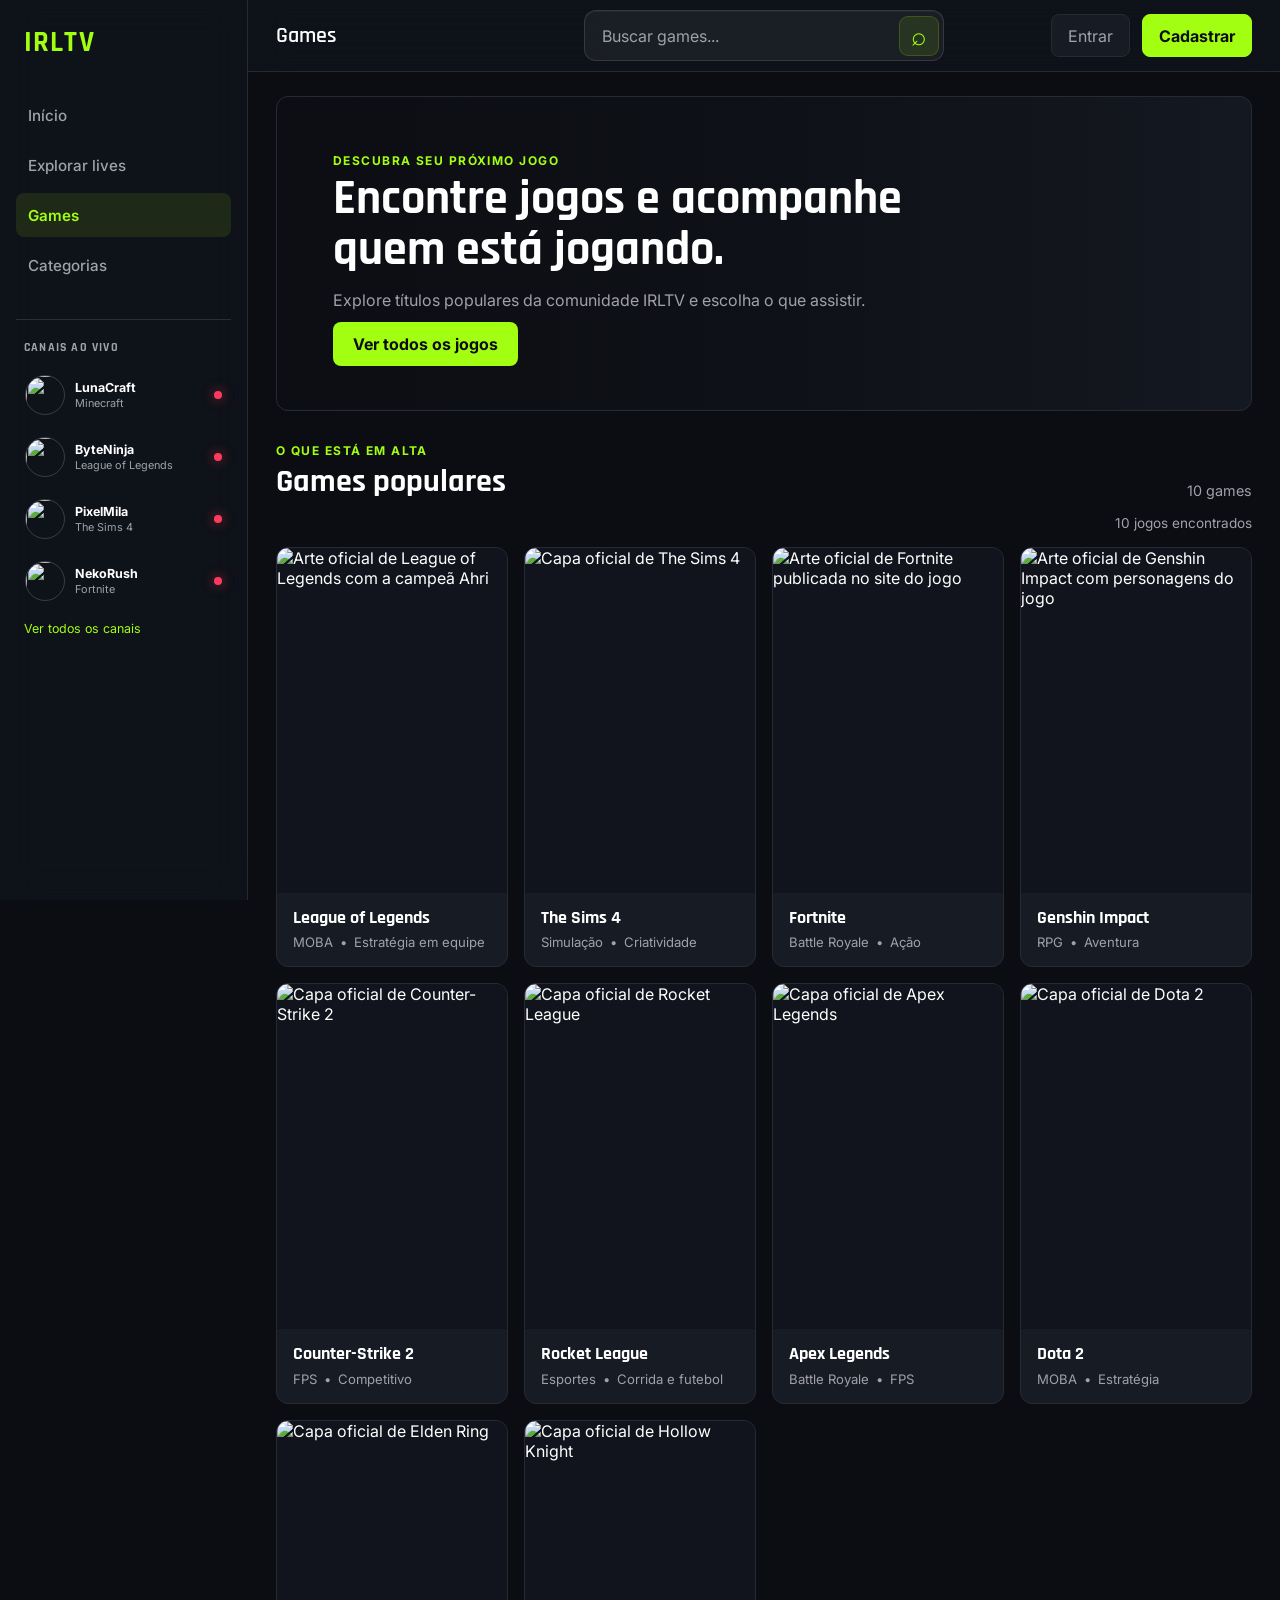
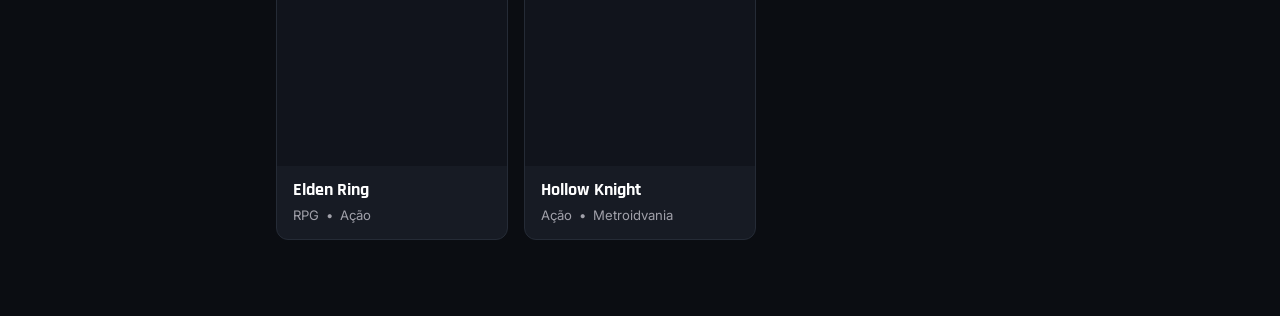
==== commit cd7d50cf: "feat: adição de página de jogos com filtragem e design responsivo - Criação do arquivo `jogos.html` " ====
--- a/jogos.html
+++ b/jogos.html
@@ -264,4 +264,4 @@
   <script src="js/home.js"></script>
   <script src="js/jogos.js"></script>
 </body>
-</html>
+</html>
--- a/css/jogos.css
+++ b/css/jogos.css
@@ -0,0 +1,150 @@
+/* Organiza o conteúdo exclusivo da página de jogos. */
+.games-hero {
+  display: flex;
+  align-items: center;
+  min-height: 270px;
+  margin-bottom: 2rem;
+  padding: clamp(1.5rem, 5vw, 3.5rem);
+  background-color: var(--card);
+  background-image:
+    linear-gradient(90deg, rgb(11 13 18 / 94%) 0%, rgb(11 13 18 / 72%) 52%, rgb(11 13 18 / 20%) 100%),
+    url("https://shared.akamai.steamstatic.com/store_item_assets/steam/apps/1245620/library_hero.jpg");
+  background-position: center, right center;
+  background-size: cover;
+  background-repeat: no-repeat;
+}
+
+/* Mantém a chamada do banner legível sobre a imagem de fundo. */
+.games-hero__content {
+  max-width: 620px;
+}
+
+.games-hero h2 {
+  margin-bottom: 0.75rem;
+  font-size: clamp(2rem, 4vw, 3rem);
+  line-height: 1.05;
+}
+
+.games-hero__content > p:not(.hero__eyebrow) {
+  max-width: 540px;
+  margin-bottom: 1.25rem;
+  color: var(--text-secondary);
+  line-height: 1.65;
+}
+
+/* Separa a grade do banner e dos controles de busca. */
+.games-section {
+  margin: 2rem 0 3rem;
+}
+
+.games-total {
+  color: var(--text-secondary);
+  font-size: 0.9rem;
+}
+
+/* Alinha a contagem de resultados antes da grade. */
+.games-toolbar {
+  display: flex;
+  align-items: end;
+  justify-content: flex-end;
+  gap: 1rem;
+  margin-bottom: 1rem;
+}
+
+.games-results {
+  color: var(--text-secondary);
+  font-size: 0.85rem;
+}
+
+/* Exibe as dez capas em uma grade que se adapta à largura da tela. */
+.games-grid {
+  display: grid;
+  grid-template-columns: repeat(auto-fit, minmax(min(100%, 190px), 1fr));
+  gap: 1rem;
+}
+
+.game-card {
+  min-width: 0;
+  overflow: hidden;
+  transition: border-color 160ms ease, transform 160ms ease;
+}
+
+.game-card:hover {
+  border-color: var(--primary);
+  transform: translateY(-3px);
+}
+
+.game-card__image {
+  display: block;
+  width: 100%;
+  aspect-ratio: 2 / 3;
+  object-fit: cover;
+  background: var(--surface);
+}
+
+.game-card__info {
+  padding: 0.85rem 1rem 1rem;
+}
+
+.game-card__info h3 {
+  margin-bottom: 0.35rem;
+  font-size: 1.15rem;
+  line-height: 1.2;
+}
+
+.game-card__info p {
+  color: var(--text-secondary);
+  font-size: 0.82rem;
+}
+
+.game-card__info p span {
+  padding-inline: 0.2rem;
+}
+
+.games-empty {
+  padding: 1.5rem 0;
+  color: var(--text-secondary);
+  text-align: center;
+}
+
+.game-card[hidden] {
+  display: none;
+}
+
+/* Ajusta o banner e os controles para telas pequenas. */
+@media (max-width: 700px) {
+  .games-hero {
+    min-height: 280px;
+    margin-bottom: 1.5rem;
+    background-position: center, 65% center;
+  }
+
+  .games-section {
+    margin: 1.5rem 0 2.25rem;
+  }
+
+  .games-toolbar {
+    align-items: stretch;
+    flex-direction: column;
+  }
+
+  .games-grid {
+    grid-template-columns: repeat(2, minmax(0, 1fr));
+    gap: 0.75rem;
+  }
+
+  .game-card__info {
+    padding: 0.75rem;
+  }
+
+  .game-card__info h3 {
+    font-size: 1rem;
+  }
+}
+
+/* Evita animações quando a pessoa prefere movimento reduzido. */
+@media (prefers-reduced-motion: reduce) {
+  .game-card {
+    transition: none;
+  }
+}
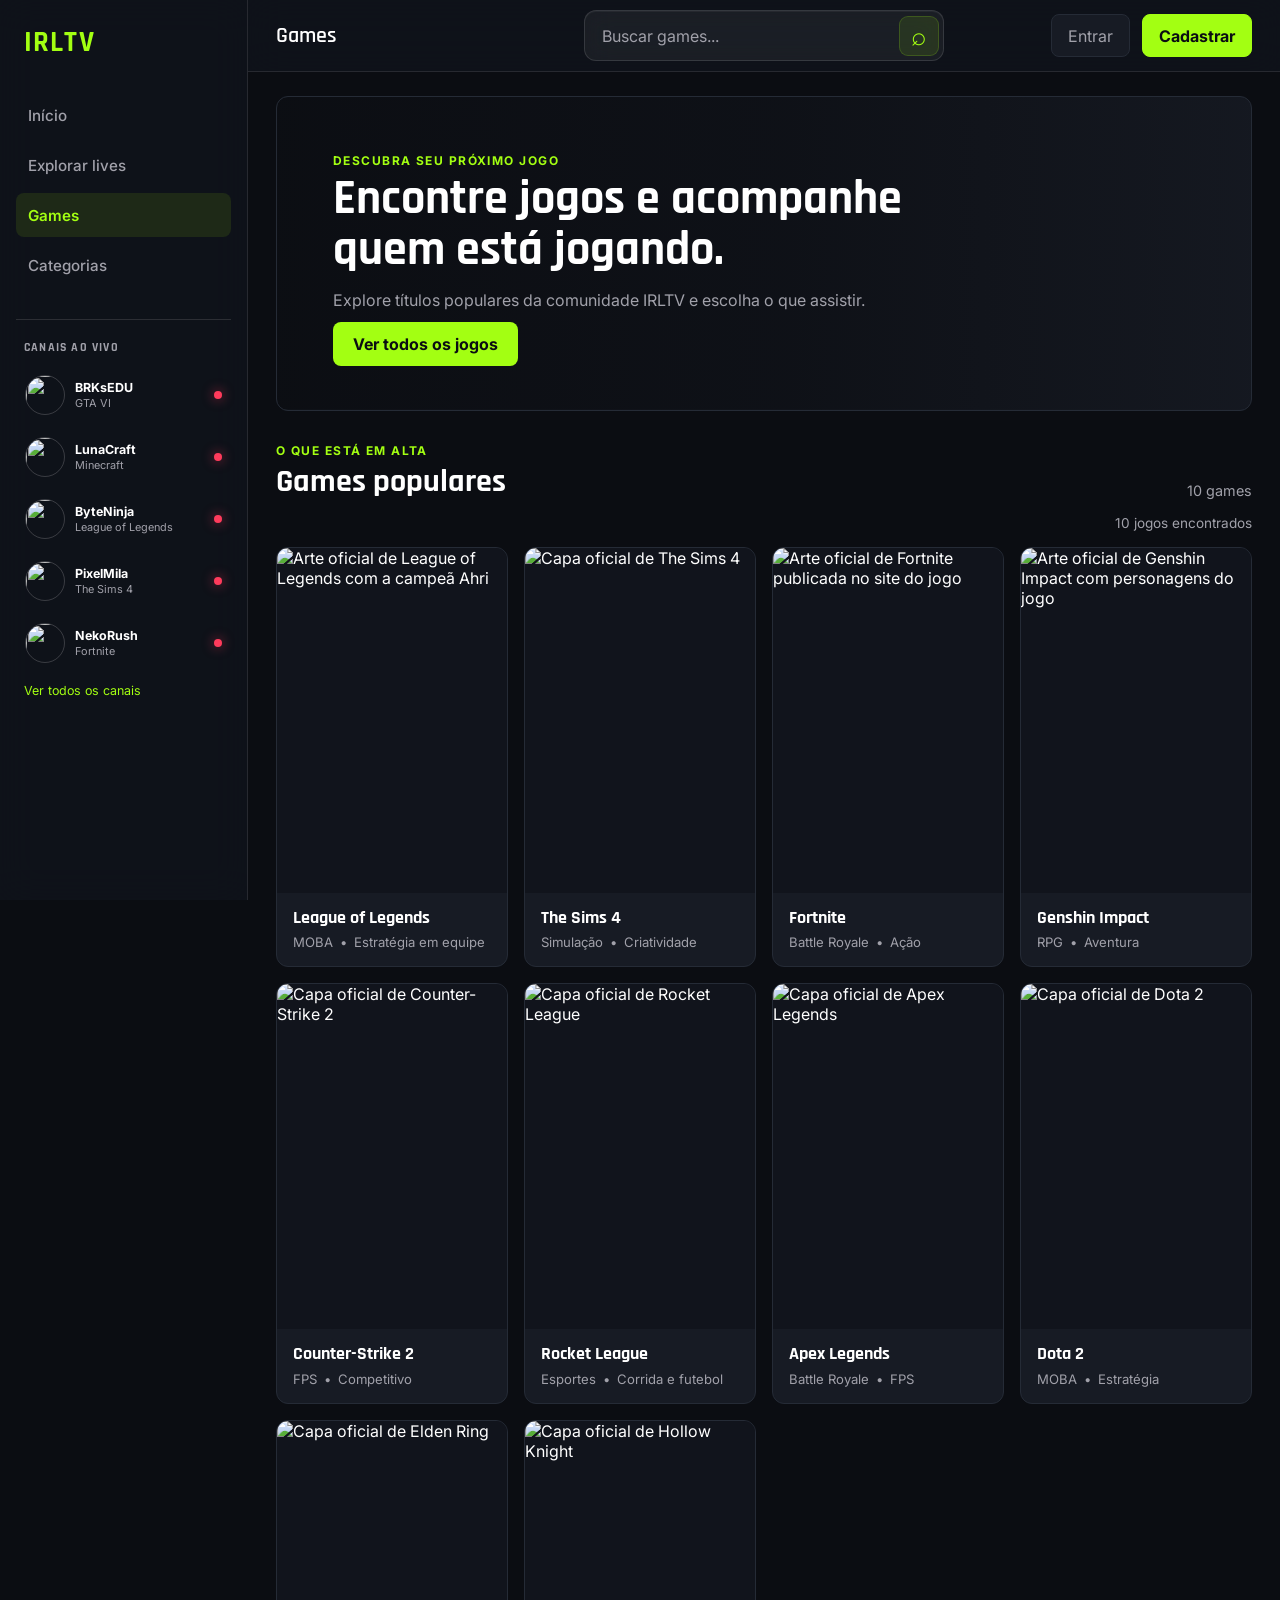
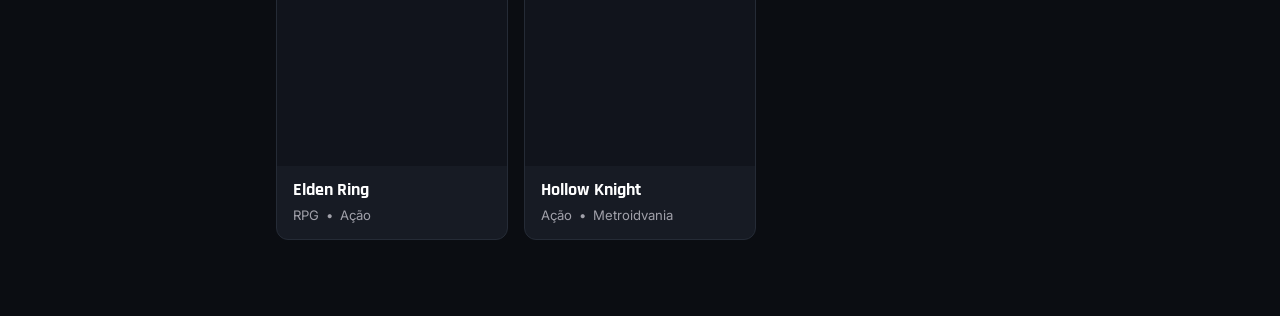
==== commit 4fc9a955: "feat: adição de páginas e funcionalidades de autenticação - Criação de `login.html` e `register.html" ====
--- a/jogos.html
+++ b/jogos.html
@@ -9,6 +9,7 @@
   <link rel="stylesheet" href="css/menu.css">
   <link rel="stylesheet" href="css/home.css">
   <link rel="stylesheet" href="css/jogos.css">
+  <link rel="stylesheet" href="css/auth.css">
 </head>
 <body>
   <aside class="sidebar" id="main-sidebar" aria-label="Menu principal">
@@ -26,6 +27,13 @@
       <h2 class="sidebar__live-title" id="sidebar-live-title">Canais ao vivo</h2>
       <ul class="sidebar__live-list">
         <li>
+          <a class="sidebar__channel-link" href="index.html#canais" data-channel-name="BRKsEDU">
+            <img src="https://yt3.googleusercontent.com/ytc/AIdro_lRcGaSpIGYKDAgSNDKOVadxL5tUwqzgx4_Uglmq-s-Dbw=s160-c-k-c0x00ffffff-no-rj" alt="" width="40" height="40" loading="lazy">
+            <span class="sidebar__channel-copy"><strong>BRKsEDU</strong><small>GTA VI</small></span>
+            <span class="sidebar__live-dot" aria-label="Ao vivo"></span>
+          </a>
+        </li>
+        <li>
           <a class="sidebar__channel-link" href="index.html#canais" data-channel-name="LunaCraft">
             <img src="https://i.pravatar.cc/160?img=12" alt="" width="40" height="40" loading="lazy">
             <span class="sidebar__channel-copy"><strong>LunaCraft</strong><small>Minecraft</small></span>
@@ -57,8 +65,8 @@
       <a class="sidebar__all-channels" href="index.html#canais">Ver todos os canais</a>
     </section>
     <div class="sidebar__account-actions">
-      <a class="topbar__action sidebar__account-link" href="index.html#entrar">Entrar</a>
-      <a class="btn-primary sidebar__account-link sidebar__account-link--signup" href="index.html#cadastro">Cadastrar</a>
+      <a class="topbar__action sidebar__account-link" href="login.html">Entrar</a>
+      <a class="btn-primary sidebar__account-link sidebar__account-link--signup" href="register.html">Cadastrar</a>
     </div>
   </aside>
 
@@ -94,8 +102,8 @@
       IRL<strong>TV</strong>
     </a>
     <div class="topbar__actions">
-      <a class="topbar__action topbar__auth-link" href="index.html#entrar">Entrar</a>
-      <a class="btn-primary topbar__auth-link topbar__auth-link--signup" href="index.html#cadastro">Cadastrar</a>
+      <a class="topbar__action topbar__auth-link" href="login.html">Entrar</a>
+      <a class="btn-primary topbar__auth-link topbar__auth-link--signup" href="register.html">Cadastrar</a>
     </div>
   </header>
   <button class="menu-backdrop" type="button" aria-label="Fechar menu" hidden></button>
@@ -263,5 +271,6 @@
   <script src="js/menu.js"></script>
   <script src="js/home.js"></script>
   <script src="js/jogos.js"></script>
+  <script src="js/auth.js"></script>
 </body>
 </html>
--- a/css/global.css
+++ b/css/global.css
@@ -3,6 +3,7 @@
    Arquivo compartilhado por toda a equipe.
    Use estas variáveis para manter as páginas
    com as mesmas cores e fontes.
+   // by kaio borges
    ========================================= */
 
 /* Importação das fontes utilizadas no projeto */
--- a/css/menu.css
+++ b/css/menu.css
@@ -1,3 +1,4 @@
+/* by kaio borges
 /* Menu lateral: fica preso a esquerda da tela e ocupa toda a altura. */
 
 .sidebar {
--- a/css/home.css
+++ b/css/home.css
@@ -1,10 +1,18 @@
 /* =========================================================
    ESTILOS EXCLUSIVOS DA PÁGINA INICIAL DA IRLTV
+   // by kaio borges
    ========================================================= */
 
 /* Cria espaço vertical entre os blocos da página inicial. */
 .home-section {
   margin: 2rem 0 3rem; /* Separa visualmente as seções. */
+}
+
+/* Organiza o link de todos os games ao lado do carrossel em telas largas. */
+.games-showcase__more {
+  display: flex;
+  align-items: center;
+  justify-content: center;
 }
 
 /* Dá destaque visual ao banner principal da página. */
@@ -464,6 +472,19 @@
   }
 }
 
+@media (min-width: 1100px) {
+  .games-showcase {
+    display: grid;
+    grid-template-columns: minmax(0, 2fr) minmax(0, 1fr);
+    align-items: stretch;
+    gap: 1.5rem;
+  }
+
+  .games-showcase .carousel-track .live-card {
+    flex-basis: calc((100% - 1rem) / 2);
+  }
+}
+
 /* Estiliza o bloco de canais exibido abaixo da navegação lateral. */
 .sidebar__live {
   margin-top: 2rem; /* Separa a lista de canais dos links principais. */
--- a/css/auth.css
+++ b/css/auth.css
@@ -0,0 +1,570 @@
+/* =========================================================
+   TELAS DE AUTENTICACAO
+   A tipografia e as cores de marca vem de global.css; os
+   tons de verde abaixo complementam as ilustracoes.
+   ========================================================= */
+
+:root {
+  --auth-soft-green: #c8e798;
+  --auth-leaf-green: #68a84e;
+  --auth-brand: var(--primary);
+  --auth-ink: var(--background);
+}
+
+/* Divide a experiência entre apresentação e formulário. */
+.auth-page {
+  min-width: 320px;
+  min-height: 100vh;
+  background: var(--background);
+}
+
+.auth-layout {
+  display: grid;
+  grid-template-columns: minmax(0, 1fr) minmax(440px, 0.9fr);
+  min-height: 100vh;
+}
+
+/* Cria o painel ilustrado em tons quentes, sem competir com o formulário. */
+.auth-showcase {
+  position: relative;
+  display: flex;
+  flex-direction: column;
+  justify-content: space-between;
+  min-height: 100vh;
+  padding: clamp(2rem, 5vw, 4.5rem);
+  overflow: hidden;
+  isolation: isolate;
+  background:
+    radial-gradient(ellipse at 18% 18%, rgb(163 255 18 / 12%), transparent 34%),
+    radial-gradient(ellipse at 84% 78%, rgb(104 168 78 / 18%), transparent 38%),
+    linear-gradient(145deg, #1a251b 0%, #141b15 50%, var(--background) 100%);
+}
+
+.auth-showcase::before,
+.auth-showcase::after {
+  position: absolute;
+  z-index: -1;
+  content: "";
+  border: 1px solid rgb(163 255 18 / 12%);
+  border-radius: 50%;
+  pointer-events: none;
+}
+
+.auth-showcase::before {
+  top: 10%;
+  right: -15rem;
+  width: 31rem;
+  aspect-ratio: 1;
+}
+
+.auth-showcase::after {
+  right: -9rem;
+  bottom: -17rem;
+  width: 36rem;
+  aspect-ratio: 1;
+}
+
+/* Mantem a marca simples e legivel nos dois lados da tela. */
+.auth-brand {
+  display: inline-flex;
+  width: fit-content;
+  color: var(--text);
+  font-family: var(--font-heading);
+  font-size: 2rem;
+  font-weight: 700;
+  letter-spacing: 0.06em;
+}
+
+.auth-brand span {
+  color: var(--text);
+}
+
+.auth-brand strong {
+  color: var(--primary);
+}
+
+.auth-showcase__content {
+  width: min(100%, 560px);
+  margin: 3rem auto;
+}
+
+.auth-slide[hidden] {
+  display: none;
+}
+
+.auth-slide h1 {
+  max-width: 11ch;
+  margin-bottom: 0.85rem;
+  font-size: clamp(2.4rem, 4.5vw, 4.3rem);
+  line-height: 0.98;
+}
+
+.auth-slide > p:last-child {
+  max-width: 42ch;
+  color: var(--text-secondary);
+  font-size: 1rem;
+  line-height: 1.75;
+}
+
+.auth-eyebrow {
+  margin-bottom: 0.65rem;
+  color: var(--auth-brand);
+  font-size: 0.75rem;
+  font-weight: 800;
+  letter-spacing: 0.13em;
+}
+
+/* Desenha uma cena original com CSS para nao depender de imagens remotas. */
+.auth-art {
+  position: relative;
+  display: grid;
+  place-items: center;
+  height: clamp(205px, 28vh, 280px);
+  margin-bottom: 2rem;
+  overflow: hidden;
+  border: 1px solid rgb(255 255 255 / 12%);
+  border-radius: 24px;
+  background:
+    radial-gradient(circle at 75% 22%, rgb(163 255 18 / 30%), transparent 22%),
+    linear-gradient(135deg, #738f4b 0%, #4c6639 52%, #2d3a2a 100%);
+  box-shadow: 0 24px 60px rgb(0 0 0 / 25%);
+}
+
+.auth-art--games {
+  background:
+    radial-gradient(circle at 48% 55%, rgb(163 255 18 / 24%), transparent 35%),
+    linear-gradient(135deg, #384c32, #1b231a 76%);
+}
+
+.auth-art--community {
+  background:
+    radial-gradient(circle at 30% 25%, rgb(104 168 78 / 30%), transparent 30%),
+    linear-gradient(135deg, #435a35, #1b211a 75%);
+}
+
+/* Miniatura de transmissao, com luzes e selo de live. */
+.auth-art__window {
+  position: relative;
+  width: min(68%, 340px);
+  padding: 0.55rem;
+  overflow: hidden;
+  border: 1px solid rgb(255 255 255 / 45%);
+  border-radius: 14px;
+  background: rgb(25 22 24 / 88%);
+  box-shadow: 0 18px 38px rgb(0 0 0 / 35%);
+  transform: rotate(-3deg);
+}
+
+.auth-art__topbar {
+  display: flex;
+  gap: 0.25rem;
+  height: 0.7rem;
+  padding-left: 0.2rem;
+}
+
+.auth-art__topbar span {
+  width: 0.35rem;
+  height: 0.35rem;
+  border-radius: 50%;
+  background: var(--auth-brand);
+}
+
+.auth-art__scene {
+  position: relative;
+  height: 118px;
+  overflow: hidden;
+  border-radius: 8px;
+  background: linear-gradient(155deg, #c8e798, #78aa52 58%, #46663d);
+}
+
+.auth-art__sun {
+  position: absolute;
+  top: 14px;
+  right: 24px;
+  width: 42px;
+  aspect-ratio: 1;
+  border-radius: 50%;
+  background: #e4f7bd;
+  box-shadow: 0 0 35px rgb(163 255 18 / 35%);
+}
+
+.auth-art__mountain {
+  position: absolute;
+  bottom: -34px;
+  width: 75%;
+  height: 100px;
+  border-radius: 50% 50% 0 0;
+  transform: rotate(-12deg);
+}
+
+.auth-art__mountain--back {
+  right: -15%;
+  background: #607b47;
+}
+
+.auth-art__mountain--front {
+  left: -18%;
+  bottom: -52px;
+  background: #374e32;
+  transform: rotate(12deg);
+}
+
+.auth-art__person {
+  position: absolute;
+  bottom: 8px;
+  left: 48%;
+  width: 29px;
+  height: 54px;
+  border-radius: 18px 18px 8px 8px;
+  background: #272329;
+  box-shadow: 0 -18px 0 -5px #272329;
+}
+
+.auth-art__caption {
+  display: flex;
+  align-items: center;
+  justify-content: space-between;
+  padding: 0.55rem 0.15rem 0.05rem;
+  color: var(--text);
+  font-size: 0.68rem;
+}
+
+.auth-art__caption strong {
+  color: var(--auth-brand);
+  font-size: 0.6rem;
+  letter-spacing: 0.08em;
+}
+
+.auth-art__bubble {
+  position: absolute;
+  z-index: 1;
+  padding: 0.7rem 0.95rem;
+  border: 1px solid rgb(255 255 255 / 22%);
+  border-radius: 999px;
+  background: rgb(32 27 28 / 82%);
+  color: var(--text);
+  font-size: 0.72rem;
+  box-shadow: 0 8px 24px rgb(0 0 0 / 18%);
+}
+
+.auth-art__bubble--top {
+  top: 18%;
+  right: 7%;
+  transform: rotate(4deg);
+}
+
+.auth-art__bubble--bottom {
+  bottom: 13%;
+  left: 6%;
+  transform: rotate(-4deg);
+}
+
+/* Cards inclinados transformam a segunda arte em um mosaico de jogos. */
+.auth-game-tile {
+  position: absolute;
+  display: grid;
+  place-items: end start;
+  width: 31%;
+  height: 68%;
+  padding: 1rem;
+  border: 1px solid rgb(255 255 255 / 45%);
+  border-radius: 16px;
+  color: var(--text);
+  font-family: var(--font-heading);
+  font-size: 1.35rem;
+  font-weight: 700;
+  box-shadow: 0 18px 35px rgb(0 0 0 / 28%);
+}
+
+.auth-game-tile--one {
+  left: 18%;
+  background: linear-gradient(145deg, #a4ca72, #527943);
+  transform: rotate(-12deg) translateY(8px);
+}
+
+.auth-game-tile--two {
+  z-index: 1;
+  left: 35%;
+  background: linear-gradient(145deg, #d3eba1, #75a94c);
+  transform: translateY(-10px);
+}
+
+.auth-game-tile--three {
+  right: 17%;
+  background: linear-gradient(145deg, #6f9c50, #344b30);
+  transform: rotate(12deg) translateY(8px);
+}
+
+/* Balões de conversa dão movimento ao terceiro slide sem animacao obrigatoria. */
+.auth-chat-card {
+  position: absolute;
+  top: 27%;
+  left: 18%;
+  display: grid;
+  grid-template-columns: 2.5rem minmax(3rem, 1fr) auto;
+  align-items: center;
+  gap: 0.45rem;
+  width: min(64%, 340px);
+  padding: 1rem;
+  border: 1px solid rgb(255 255 255 / 22%);
+  border-radius: 16px;
+  background: rgb(35 29 31 / 88%);
+  box-shadow: 0 18px 38px rgb(0 0 0 / 25%);
+  transform: rotate(-5deg);
+}
+
+.auth-chat-card--second {
+  top: 46%;
+  left: 26%;
+  background: rgb(54 41 39 / 94%);
+  transform: rotate(4deg);
+}
+
+.auth-chat-card__avatar {
+  display: grid;
+  grid-row: span 2;
+  place-items: center;
+  width: 2.3rem;
+  aspect-ratio: 1;
+  border-radius: 50%;
+  background: linear-gradient(145deg, var(--auth-soft-green), var(--auth-leaf-green));
+  color: var(--auth-ink);
+  font-weight: 800;
+}
+
+.auth-chat-card__line {
+  height: 0.42rem;
+  border-radius: 99px;
+  background: rgb(255 255 255 / 68%);
+}
+
+.auth-chat-card__line--short {
+  width: 68%;
+  background: rgb(255 255 255 / 34%);
+}
+
+.auth-chat-card__heart {
+  grid-column: 3;
+  grid-row: 1 / span 2;
+  color: var(--auth-brand);
+}
+
+/* Indicadores de slide grandes o bastante para toque e teclado. */
+.auth-slider__controls {
+  display: flex;
+  gap: 0.55rem;
+  margin-top: 1.6rem;
+}
+
+.auth-slider__dot {
+  width: 1.8rem;
+  height: 0.45rem;
+  padding: 0;
+  border: 0;
+  border-radius: 99px;
+  background: rgb(255 255 255 / 32%);
+  transition: width 180ms ease, background-color 180ms ease;
+}
+
+.auth-slider__dot.is-active {
+  width: 3rem;
+  background: var(--auth-brand);
+}
+
+.auth-showcase__footer {
+  color: rgb(255 255 255 / 66%);
+  font-size: 0.8rem;
+}
+
+.auth-showcase__footer span {
+  margin-right: 0.45rem;
+  color: var(--auth-brand);
+  font-size: 0.65rem;
+}
+
+/* Mantem o formulario centralizado e com respiro em qualquer altura. */
+.auth-form-panel {
+  display: grid;
+  place-items: center;
+  min-height: 100vh;
+  padding: clamp(2rem, 6vw, 5rem);
+  background:
+    radial-gradient(ellipse at 70% 5%, rgb(255 255 255 / 3%), transparent 35%),
+    var(--background);
+}
+
+.auth-form-card {
+  width: min(100%, 440px);
+}
+
+.auth-brand--mobile {
+  display: none;
+}
+
+.auth-form-card h2 {
+  margin-bottom: 0.45rem;
+  font-size: clamp(2rem, 3vw, 2.7rem);
+  line-height: 1.05;
+}
+
+.auth-form-intro {
+  margin-bottom: 2rem;
+  color: var(--text-secondary);
+  font-size: 0.95rem;
+  line-height: 1.6;
+}
+
+.auth-form {
+  display: grid;
+  gap: 0.65rem;
+}
+
+.auth-form label {
+  margin-top: 0.55rem;
+  color: var(--text);
+  font-size: 0.83rem;
+  font-weight: 600;
+}
+
+.auth-form input {
+  width: 100%;
+  min-height: 3.15rem;
+  padding: 0.85rem 1rem;
+  border: 1px solid var(--border);
+  border-radius: 10px;
+  outline: none;
+  background: var(--surface);
+  color: var(--text);
+  font: inherit;
+  transition: border-color 160ms ease, box-shadow 160ms ease;
+}
+
+.auth-form input::placeholder {
+  color: var(--text-secondary);
+  opacity: 0.75;
+}
+
+.auth-form input:focus-visible {
+  border-color: var(--primary);
+  box-shadow: 0 0 0 3px rgb(163 255 18 / 15%);
+}
+
+.auth-submit {
+  min-height: 3.2rem;
+  margin-top: 1rem;
+  padding: 0.8rem 1.2rem;
+  border: 0;
+  border-radius: 10px;
+  background: var(--primary);
+  color: var(--background);
+  font: inherit;
+  font-weight: 800;
+  transition: filter 160ms ease, transform 160ms ease;
+}
+
+.auth-submit:hover {
+  filter: brightness(1.08);
+  transform: translateY(-1px);
+}
+
+.auth-submit:focus-visible,
+.auth-slider__dot:focus-visible,
+.auth-brand:focus-visible {
+  outline: 3px solid var(--primary);
+  outline-offset: 4px;
+}
+
+.auth-feedback {
+  margin-bottom: 1.25rem;
+  padding: 0.8rem 0.95rem;
+  border: 1px solid rgb(163 255 18 / 24%);
+  border-radius: 10px;
+  background: rgb(163 255 18 / 8%);
+  color: var(--text);
+  font-size: 0.85rem;
+  line-height: 1.5;
+}
+
+.auth-feedback[hidden] {
+  display: none;
+}
+
+.auth-form-switch {
+  margin-top: 1.4rem;
+  color: var(--text-secondary);
+  font-size: 0.86rem;
+  text-align: center;
+}
+
+.auth-form-switch a {
+  color: var(--primary);
+  font-weight: 700;
+}
+
+.auth-form-switch a:hover {
+  text-decoration: underline;
+  text-underline-offset: 3px;
+}
+
+.auth-demo-note {
+  margin-top: 1.5rem;
+  color: var(--text-secondary);
+  font-size: 0.75rem;
+  line-height: 1.6;
+  text-align: center;
+}
+
+/* Mostra a saudacao em vez das acoes de login nas paginas principais. */
+.auth-user-greeting {
+  color: var(--text);
+  font-size: 0.9rem;
+  font-weight: 700;
+}
+
+/* Ajusta proporcoes do painel antes de reduzir a apresentacao no celular. */
+@media (max-width: 980px) {
+  .auth-layout {
+    grid-template-columns: minmax(0, 0.85fr) minmax(400px, 1.15fr);
+  }
+
+  .auth-showcase {
+    padding: 2rem;
+  }
+
+  .auth-form-panel {
+    padding: 2rem;
+  }
+}
+
+/* Em telas estreitas, preserva o formulário e simplifica a página. */
+@media (max-width: 760px) {
+  .auth-layout {
+    display: block;
+  }
+
+  .auth-showcase {
+    display: none;
+  }
+
+  .auth-form-panel {
+    min-height: 100vh;
+    padding: 2rem 1.25rem;
+  }
+
+  .auth-form-card {
+    max-width: 460px;
+  }
+
+  .auth-brand--mobile {
+    display: inline-flex;
+    margin-bottom: 2.5rem;
+  }
+}
+
+@media (prefers-reduced-motion: reduce) {
+  .auth-slider__dot,
+  .auth-form input,
+  .auth-submit {
+    transition: none;
+  }
+}
